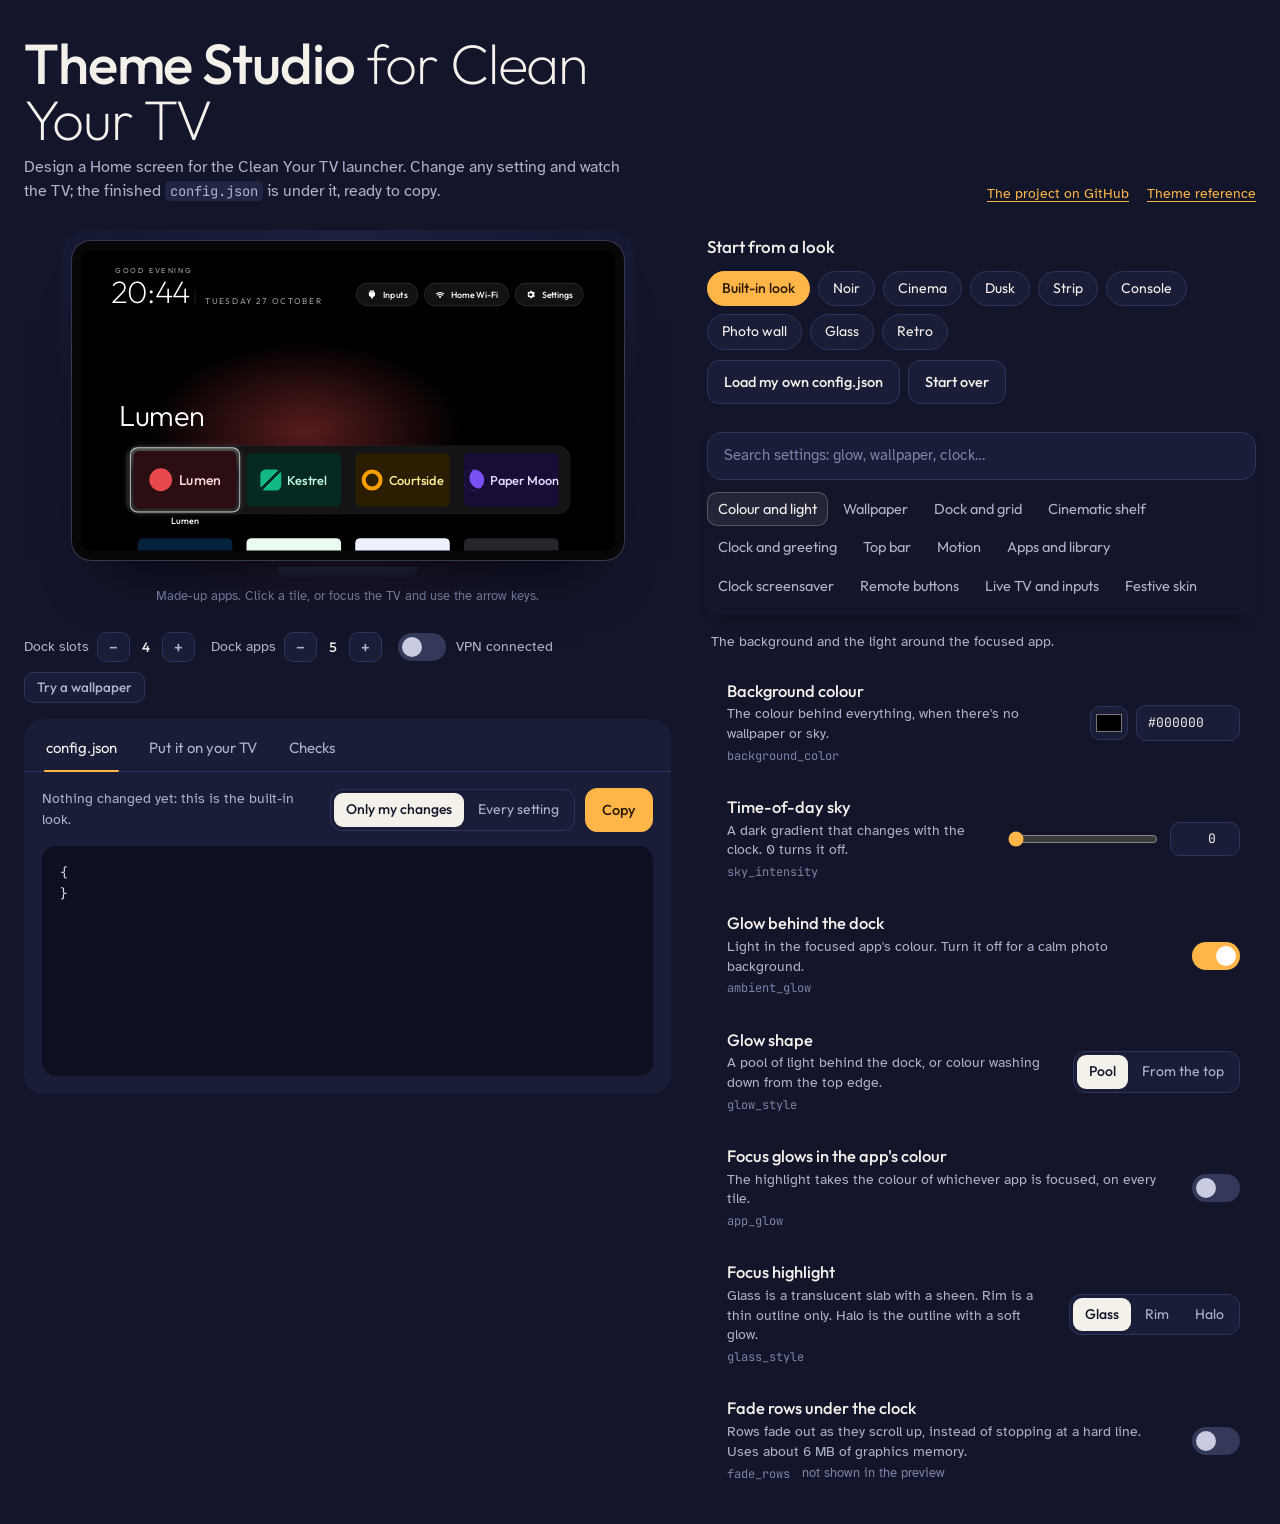
==== theme-studio.html @ cb606de5 "Initial commit: theme studio companion app for cleanyourtv Co-Authored-By: Claude Opus 5.5 <noreply@" ====
<!doctype html>
<html lang="en">
<head>
<meta charset="utf-8">
<meta name="viewport" content="width=device-width, initial-scale=1, viewport-fit=cover">
<title>Clean Your TV Theme Studio</title>
<meta name="claude:viewport-fit-sides" content="cover">
<link rel="preconnect" href="https://fonts.googleapis.com">
<link rel="preconnect" href="https://fonts.gstatic.com" crossorigin>
<link rel="stylesheet" href="https://fonts.googleapis.com/css2?family=Outfit:wght@200;300;400;500;600&family=Atkinson+Hyperlegible:wght@400;700&family=JetBrains+Mono:wght@400;500&display=swap">
<style>
/*
  Layout: a living room after dark. Left, the TV on its wall (sticky), lit from behind in the focused app's colour;
  right, the settings list, styled like a TV menu. Below, the finished config.json and the three steps to use it.
  One dark look on purpose: it is a TV at night.
*/
:root {
  --night: #13152b;      /* the wall */
  --wall: #1a1d38;       /* raised surfaces */
  --wall-2: #222645;     /* inputs, hover */
  --edge: #2e335a;       /* hairlines */
  --ink: #f3f1ea;        /* warm white text */
  --soft: #aeb2cc;       /* secondary text */
  --faint: #7d82a6;      /* tertiary */
  --led: #ffb547;        /* standby-LED amber: the accent */
  --led-ink: #2b1a00;
  --ok: #6ee7a8;
  --warn: #ff9a62;
  --bad: #ff5c7a;
  --glass: rgba(255, 255, 255, .07);
  --glass-rim: rgba(255, 255, 255, .22);
  --font-display: "Outfit", "Avenir Next", "Segoe UI", sans-serif;
  --font-body: "Atkinson Hyperlegible", "Verdana", sans-serif;
  --font-code: "JetBrains Mono", ui-monospace, Menlo, Consolas, monospace;
  color-scheme: dark;
}
* { box-sizing: border-box; }
[hidden] { display: none !important; }
html, body { background: var(--night); color: var(--ink); }
body {
  font-family: var(--font-body); font-size: 15px; line-height: 1.55;
  padding-block: 28px 80px;
  padding-left: max(16px, env(safe-area-inset-left, 0px));
  padding-right: max(16px, env(safe-area-inset-right, 0px));
}
button, input, select, textarea { font: inherit; color: inherit; }
a { color: var(--led); text-underline-offset: 3px; }
code { font-family: var(--font-code); font-size: .86em; background: var(--wall-2); border-radius: 5px; padding: 1px 5px; overflow-wrap: anywhere; }
:focus-visible { outline: 2px solid var(--led); outline-offset: 2px; }
.wrap { max-width: 1500px; margin: 0 auto; }

/* Header */
.masthead { display: flex; flex-wrap: wrap; gap: 12px 32px; align-items: end; justify-content: space-between; margin-bottom: 26px; }
.brand { display: flex; flex-direction: column; gap: 6px; max-width: 62ch; }
.brand h1 { margin: 0; font-family: var(--font-display); font-weight: 200; font-size: clamp(34px, 4.4vw, 58px); line-height: 1; letter-spacing: -.02em; }
.brand h1 b { font-weight: 500; }
.brand p { margin: 0; color: var(--soft); font-size: 16px; }
.links { display: flex; gap: 18px; flex-wrap: wrap; font-size: 14px; }

/* Main grid */
.studio { display: grid; grid-template-columns: minmax(0, 1.18fr) minmax(0, 1fr); gap: 36px; align-items: start; }
.stage { display: flex; flex-direction: column; gap: 16px; min-width: 0; }
.tvblock { display: flex; flex-direction: column; gap: 12px; width: 100%; margin: 0 auto; }
.hint { color: var(--faint); }
/* The result card: three tabs, so the file, the steps and the checks are always one click away. */
.card { background: var(--wall); border-radius: 20px; display: flex; flex-direction: column; min-width: 0; overflow: hidden; }
.card-tabs { display: flex; gap: 4px; padding: 8px 8px 0; border-bottom: 1px solid var(--edge); flex-wrap: wrap; }
.card-tabs button { border: 0; background: none; color: var(--soft); font-family: var(--font-display); font-size: 15px; padding: 9px 14px 11px; border-radius: 10px 10px 0 0; cursor: pointer; display: inline-flex; gap: 8px; align-items: center; position: relative; }
.card-tabs button:hover { color: var(--ink); }
.card-tabs button.on { color: var(--ink); }
.card-tabs button.on::after { content: ""; position: absolute; left: 12px; right: 12px; bottom: -1px; height: 2px; border-radius: 2px; background: var(--led); }
.card-tabs .n { min-width: 18px; height: 18px; border-radius: 9px; background: var(--warn); color: #2b1300; font-size: 11.5px; font-weight: 600; display: inline-flex; align-items: center; justify-content: center; padding: 0 5px; }
.pane { padding: 16px 18px 18px; display: flex; flex-direction: column; gap: 14px; min-width: 0; }
.pane-head { display: flex; flex-wrap: wrap; gap: 10px 16px; align-items: center; justify-content: space-between; }
.pane-head p { margin: 0; color: var(--soft); font-size: 13.5px; flex: 1 1 220px; min-width: 0; }
.presets { padding-top: 4px; display: flex; flex-direction: column; gap: 10px; }
.ownrow { display: flex; flex-wrap: wrap; gap: 8px; align-items: center; }
.loadbox { background: var(--wall); border-radius: 16px; padding: 14px 16px; display: flex; flex-direction: column; gap: 10px; }
.loadbox p { margin: 0; color: var(--soft); font-size: 13.5px; }
.loadbox textarea { width: 100%; min-height: 140px; background: #0e1022; border: 1px solid var(--edge); border-radius: 12px; padding: 10px 12px; font-family: var(--font-code); font-size: 12.5px; line-height: 1.6; resize: vertical; }
.msg:empty { display: none; }

/* The TV on the wall, with bias lighting */
.room { position: relative; padding: 34px 26px 30px; border-radius: 28px; background: radial-gradient(120% 90% at 50% 0%, #1b1f3e 0%, var(--night) 70%); isolation: isolate; }
.bias { position: absolute; inset: 6% 8% 14%; border-radius: 40px; filter: blur(46px); opacity: .55; z-index: -1; transition: background .5s ease; }
.tv { position: relative; width: 100%; max-width: 100%; aspect-ratio: 16 / 9; border-radius: 10px; background: #000; box-shadow: 0 0 0 9px #07070a, 0 0 0 10px #343850, 0 40px 60px -30px rgba(0,0,0,.9); overflow: hidden; }
.tv:focus-visible { outline: none; box-shadow: 0 0 0 9px #07070a, 0 0 0 12px var(--led), 0 40px 60px -30px rgba(0,0,0,.9); }
.stand { width: 26%; height: 10px; margin: 16px auto 0; border-radius: 0 0 8px 8px; background: linear-gradient(180deg, #2a2e48, #191b2f); }
.screen { position: absolute; left: 0; top: 0; width: 1920px; height: 1080px; transform-origin: 0 0; font-family: var(--font-display); color: #fff; overflow: hidden; }
.stage-bar { display: flex; flex-wrap: wrap; gap: 10px 18px; align-items: center; justify-content: center; color: var(--soft); font-size: 13.5px; }
.roomhint { margin: 10px 0 0; text-align: center; font-size: 12.5px; }
.btn.sm.wp { font-size: 13.5px; padding: 5px 12px; }
.toggle-line { display: inline-flex; gap: 10px; align-items: center; cursor: pointer; }
.stepper { display: inline-flex; gap: 8px; align-items: center; }
.stepper b { min-width: 16px; text-align: center; color: var(--ink); font-family: var(--font-display); font-weight: 500; font-variant-numeric: tabular-nums; }
.btn.sm { padding: 3px 11px; border-radius: 9px; font-size: 16px; line-height: 1.4; }
.btn:disabled { opacity: .4; cursor: default; }

.presets { display: flex; flex-direction: column; gap: 10px; }
.presets h2, .panel h2 { margin: 0; font-family: var(--font-display); font-weight: 500; font-size: 17px; }
.chips { display: flex; flex-wrap: wrap; gap: 8px; }
.chip { border: 1px solid var(--edge); background: var(--wall); border-radius: 999px; padding: 6px 14px; font-family: var(--font-display); font-size: 14px; cursor: pointer; transition: background .15s, border-color .15s; }
.chip:hover { background: var(--wall-2); }
.chip.on { background: var(--led); border-color: var(--led); color: var(--led-ink); font-weight: 500; }

.checks { display: flex; flex-direction: column; gap: 6px; }
.check { display: grid; grid-template-columns: 9px minmax(0, 1fr); gap: 10px; align-items: baseline; font-size: 13.5px; padding: 9px 12px; border-radius: 10px; background: var(--wall); }
.check i { width: 8px; height: 8px; border-radius: 50%; transform: translateY(-1px); }
.check.warn i { background: var(--warn); } .check.bad i { background: var(--bad); } .check.info i { background: #8fb4ff; } .check.ok i { background: var(--ok); }

/* The settings list */
.editor { display: flex; flex-direction: column; gap: 14px; min-width: 0; }
.editor-top { position: sticky; top: env(safe-area-inset-top, 0px); z-index: 5; display: flex; flex-direction: column; gap: 12px; padding: 14px 0 12px; background: var(--night); box-shadow: 0 10px 14px -12px rgba(0,0,0,.6); }
.searchrow { display: flex; gap: 10px; align-items: center; }
.search { flex: 1; min-width: 0; background: var(--wall); border: 1px solid var(--edge); border-radius: 14px; padding: 11px 16px; font-size: 15px; }
.search::placeholder { color: var(--faint); }
.btn { border: 1px solid var(--edge); background: var(--wall); border-radius: 12px; padding: 10px 16px; font-family: var(--font-display); font-weight: 500; font-size: 14.5px; cursor: pointer; white-space: nowrap; transition: background .15s; }
.btn:hover { background: var(--wall-2); }
.btn.primary { background: var(--led); border-color: var(--led); color: var(--led-ink); }
.btn.primary:hover { background: #ffc46e; }
.tabs { display: flex; flex-wrap: wrap; gap: 4px 4px; }
.tab { flex: none; border: 0; background: transparent; color: var(--soft); border-radius: 10px; padding: 6px 11px; font-family: var(--font-display); font-size: 14.5px; cursor: pointer; display: inline-flex; gap: 7px; align-items: center; }
.tab:hover { background: var(--glass); color: var(--ink); }
.tab.on { background: var(--glass); color: var(--ink); box-shadow: inset 0 0 0 1px var(--glass-rim); }
.tab .n { min-width: 18px; height: 18px; border-radius: 9px; background: var(--led); color: var(--led-ink); font-size: 11.5px; font-weight: 600; display: inline-flex; align-items: center; justify-content: center; padding: 0 5px; }

.section-intro { color: var(--soft); font-size: 14px; margin: 2px 4px 0; max-width: 64ch; }
.list { display: flex; flex-direction: column; gap: 4px; }
.group-title { margin: 16px 4px 4px; font-family: var(--font-display); font-weight: 400; font-size: 20px; }
.row { position: relative; display: grid; grid-template-columns: minmax(0, 1fr) auto; gap: 4px 18px; padding: 14px 16px 14px 20px; border-radius: 16px; align-items: center; transition: background .15s, box-shadow .15s; }
.row:hover, .row:focus-within { background: var(--glass); box-shadow: inset 0 1px 0 rgba(255,255,255,.08), inset 0 0 0 1px rgba(255,255,255,.08); }
.row.changed::before { content: ""; position: absolute; left: 7px; top: 22px; width: 6px; height: 6px; border-radius: 50%; background: var(--led); }
.row .what { min-width: 0; display: flex; flex-direction: column; gap: 3px; }
.row .label { font-family: var(--font-display); font-size: 16.5px; font-weight: 500; line-height: 1.25; }
.row .help { color: var(--soft); font-size: 13.5px; line-height: 1.45; max-width: 60ch; }
.row .meta { display: flex; flex-wrap: wrap; gap: 6px 12px; align-items: center; font-size: 12.5px; color: var(--faint); }
.row .meta .key { font-family: var(--font-code); font-size: 12px; color: var(--faint); background: none; padding: 0; }
.row.changed .meta .key { color: var(--led); }
.row .meta .flag { color: var(--faint); }
.row .reset { border: 0; background: none; color: var(--soft); font-size: 12.5px; text-decoration: underline; text-underline-offset: 3px; cursor: pointer; padding: 0; }
.row .reset:hover { color: var(--ink); }
.row .ctl { display: flex; gap: 8px; align-items: center; justify-content: flex-end; flex-wrap: wrap; }
.row .ctl.wide { grid-column: 1 / -1; justify-content: stretch; }
.row .err { grid-column: 1 / -1; color: var(--bad); font-size: 13px; }

.switch { position: relative; width: 48px; height: 28px; flex: none; }
.switch input { position: absolute; inset: 0; opacity: 0; margin: 0; cursor: pointer; }
.switch span { position: absolute; inset: 0; border-radius: 14px; background: #343859; transition: background .15s; pointer-events: none; }
.switch span::after { content: ""; position: absolute; left: 4px; top: 4px; width: 20px; height: 20px; border-radius: 50%; background: #c9cce0; transition: transform .18s cubic-bezier(.3,1.4,.5,1); }
.switch input:checked + span { background: var(--led); }
.switch input:checked + span::after { transform: translateX(20px); background: #fff; }
.switch input:focus-visible + span { outline: 2px solid var(--led); outline-offset: 2px; }
.seg { display: inline-flex; background: var(--wall); border: 1px solid var(--edge); border-radius: 12px; padding: 3px; gap: 2px; }
.seg button { border: 0; background: none; border-radius: 9px; padding: 6px 12px; font-family: var(--font-display); font-size: 14px; color: var(--soft); cursor: pointer; }
.seg button.on { background: var(--ink); color: var(--night); font-weight: 500; }
.range { display: flex; align-items: center; gap: 10px; }
input[type="range"] { width: 150px; accent-color: var(--led); }
.num { width: 70px; background: var(--wall); border: 1px solid var(--edge); border-radius: 10px; padding: 6px 8px; font-family: var(--font-code); font-size: 13px; text-align: right; font-variant-numeric: tabular-nums; }
.txt { width: 240px; max-width: 100%; background: var(--wall); border: 1px solid var(--edge); border-radius: 10px; padding: 7px 11px; font-size: 14px; }
.colour { display: flex; gap: 8px; align-items: center; }
input[type="color"] { width: 38px; height: 34px; border: 1px solid var(--edge); border-radius: 10px; background: var(--wall); padding: 3px; cursor: pointer; }
textarea.list-in { width: 100%; min-height: 78px; background: var(--wall); border: 1px solid var(--edge); border-radius: 12px; padding: 9px 12px; font-family: var(--font-code); font-size: 12.5px; line-height: 1.6; resize: vertical; }
.empty { padding: 26px 18px; color: var(--soft); text-align: left; }

/* config.json and the steps */
.panel { background: var(--wall); border-radius: 20px; padding: 20px; display: flex; flex-direction: column; gap: 14px; min-width: 0; }
.panel-head { display: flex; flex-wrap: wrap; gap: 10px 16px; align-items: center; justify-content: space-between; }
.panel-head p { margin: 2px 0 0; color: var(--soft); font-size: 13.5px; }
.json { margin: 0; background: #0e1022; border-radius: 14px; padding: 16px 18px; font-family: var(--font-code); font-size: 13px; line-height: 1.65; color: #d8dbec; overflow: auto; max-height: 420px; }
.json .k { color: #9fb8ff; } .json .s { color: #b5e8c4; } .json .v { color: #ffcf8a; } .json .c { color: var(--led); }
.json .ch { background: rgba(255,181,71,.12); border-radius: 4px; }
.steps { margin: 0; padding: 0; list-style: none; display: flex; flex-direction: column; gap: 14px; counter-reset: s; }
.steps li { counter-increment: s; display: grid; grid-template-columns: 34px minmax(0, 1fr); gap: 12px; }
.steps li::before { content: counter(s); width: 30px; height: 30px; border-radius: 50%; background: var(--wall-2); color: var(--led); display: flex; align-items: center; justify-content: center; font-family: var(--font-display); font-weight: 500; }
.steps li div { min-width: 0; display: flex; flex-direction: column; gap: 6px; }
.steps b { font-family: var(--font-display); font-weight: 500; font-size: 16px; }
.steps p { margin: 0; color: var(--soft); font-size: 14px; }
.cmd { margin: 0; background: #0e1022; border-radius: 10px; padding: 10px 12px; font-family: var(--font-code); font-size: 12.5px; color: #d8dbec; overflow-x: auto; white-space: pre; }
.import textarea { width: 100%; min-height: 100px; background: #0e1022; border: 1px solid var(--edge); border-radius: 12px; padding: 10px 12px; font-family: var(--font-code); font-size: 12.5px; resize: vertical; }
.msg { font-size: 13.5px; color: var(--soft); }
.msg.err { color: var(--bad); }
.foot { margin: 4px 0 0; color: var(--faint); font-size: 13px; }

/* Wide and tall enough: the left side is pinned and sized to the window, and never scrolls as a whole.
   The TV shrinks so the card keeps about 300px; only the code box and the steps scroll inside the card. */
@media (min-width: 1101px) and (min-height: 700px) {
  body { padding-bottom: 18px; }
  #copyTop { display: none; }
  .stage { position: sticky; top: calc(env(safe-area-inset-top, 0px) + 18px); height: calc(100vh - 36px); }
  .tvblock { flex: none; }
  .room { width: min(100%, calc((100vh - 600px) * 1.78 + 40px)); min-width: 360px; margin: 0 auto; padding: 20px 20px 14px; }
  .card { flex: 1; min-height: 0; }
  .pane { flex: 1; min-height: 0; overflow-y: auto; }
  .pane[data-p="json"] { overflow: hidden; }
  .pane[data-p="json"] .json { flex: 1; min-height: 0; max-height: none; }
}
/* Narrow: one column in working order: the TV, the settings, then the result. */
@media (max-width: 1100px) {
  .studio { grid-template-columns: minmax(0, 1fr); }
  .stage { display: contents; }
  .tvblock { order: 1; }
  .editor { order: 2; }
  .card { order: 3; }
  .editor-top { position: static; box-shadow: none; }
}
@media (max-width: 560px) {
  .row { grid-template-columns: minmax(0, 1fr); padding-left: 18px; }
  .row .ctl { justify-content: flex-start; }
  .room { padding: 20px 12px 18px; border-radius: 20px; }
  input[type="range"] { width: 120px; }
}
@media (prefers-reduced-motion: reduce) {
  *, *::before, *::after { transition: none !important; }
}

/* ---------- The TV drawing (1920×1080 canvas) ---------- */
.L { position: absolute; inset: 0; pointer-events: none; }
.greet { position: absolute; left: 123px; top: 52px; font-size: 26px; letter-spacing: .26em; color: rgba(255,255,255,.66); text-transform: uppercase; white-space: nowrap; }
.clock { position: absolute; left: 108px; top: 92px; font-size: 112px; font-weight: 200; letter-spacing: -.02em; line-height: 1; }
.dates { position: absolute; display: flex; flex-direction: column; gap: 10px; font-size: 30px; letter-spacing: .2em; color: rgba(255,255,255,.62); text-transform: uppercase; white-space: nowrap; }
.dates .sub { font-size: 23px; letter-spacing: .16em; color: rgba(255,255,255,.5); }
.dates.white, .dates.white .sub { color: #fff; }
.vline { position: absolute; width: 2px; height: 54px; background: rgba(255,255,255,.22); }
.vline.white { background: #fff; }
.stats { position: absolute; left: 123px; font: 400 25px/1 "JetBrains Mono", monospace; color: rgba(255,255,255,.55); display: flex; gap: 34px; white-space: nowrap; }
.stats b { color: #fff; font-weight: 500; }
.pills { position: absolute; right: 113px; top: 118px; display: flex; gap: 22px; align-items: center; }
.pill { height: 84px; border-radius: 42px; padding: 0 36px; display: flex; align-items: center; gap: 20px; font-size: 32px; font-weight: 500; color: #fff; background: rgba(255,255,255,.07); border: 2px solid rgba(255,255,255,.14); white-space: nowrap; }
.pill svg { width: 38px; height: 38px; flex: none; }
.pill.round { width: 84px; padding: 0; justify-content: center; }
.pill .lbl { overflow: hidden; text-overflow: ellipsis; }
.pill .badge { font-size: 24px; background: #22c55e; color: #052e16; border-radius: 20px; padding: 3px 14px; display: flex; gap: 6px; align-items: center; }
.pill.vpn { background: #16a34a; border-color: #22c55e; }
.pill.logo { width: 84px; padding: 0; justify-content: center; font-size: 34px; font-weight: 600; background: #2a2f3a; }
.gearc { position: absolute; left: 918px; top: 92px; width: 84px; height: 84px; border-radius: 50%; background: rgba(255,255,255,.07); border: 2px solid rgba(255,255,255,.16); display: flex; align-items: center; justify-content: center; }
.gearc svg { width: 40px; height: 40px; }
.hero { position: absolute; left: 136px; font-weight: 300; letter-spacing: -.01em; line-height: 1.1; white-space: nowrap; }
.band { position: absolute; border-radius: 50px; border: 2px solid rgba(255,255,255,.07); }
.tile { position: absolute; border-radius: 18px; cursor: pointer; }
.tile .art { position: absolute; inset: 0; border-radius: 18px; overflow: hidden; display: flex; align-items: center; justify-content: center; }
.tile .nm { position: absolute; left: -30px; right: -30px; text-align: center; font-weight: 500; white-space: nowrap; opacity: 0; }
.tile.focus .nm { opacity: 1; }
.tile.dimname .nm { opacity: .5; }
.tile.focus.dimname .nm { opacity: 1; }
.ring { position: absolute; inset: -12px; border-radius: 26px; opacity: 0; pointer-events: none; }
.tile.focus .ring { opacity: 1; }
.ucard { position: absolute; inset: 0; display: flex; align-items: center; justify-content: center; }
.ucard i { width: 33%; aspect-ratio: 1; border-radius: 24%; display: block; box-shadow: 0 10px 24px rgba(0,0,0,.35); }
.lastop { position: absolute; left: 140px; font-size: 26px; letter-spacing: .2em; text-transform: uppercase; color: rgba(255,255,255,.6); }
.dots { position: absolute; left: 142px; display: flex; gap: 14px; }
.dots b { width: 14px; height: 14px; border-radius: 50%; background: rgba(255,255,255,.3); }
.dots b.on { width: 42px; border-radius: 7px; background: #fff; }
.wpimg { position: absolute; inset: 0; background-size: cover; background-position: center; }
.wpnote { position: absolute; right: 60px; bottom: 40px; font: 400 24px/1.35 "Atkinson Hyperlegible", sans-serif; color: rgba(255,255,255,.4); text-align: right; }
.petal { position: absolute; width: 22px; height: 14px; border-radius: 50% 50% 50% 0; background: #f59e0b; opacity: .7; }
.banner { display: flex; align-items: center; gap: 18px; width: 280px; justify-content: center; flex: none; }
.banner .mark { width: 62px; height: 62px; border-radius: 16px; flex: none; }
.banner .word { font-size: 38px; font-weight: 500; line-height: 1; white-space: nowrap; }
</style>
</head>
<body>

<div class="wrap">
  <header class="masthead">
    <div class="brand">
      <h1><b>Theme Studio</b> for Clean Your TV</h1>
      <p>Design a Home screen for the Clean Your TV launcher. Change any setting and watch the TV; the finished <code>config.json</code> is under it, ready to copy.</p>
    </div>
    <nav class="links" aria-label="Project links">
      <a href="https://github.com/Gathin23/cleanyourtv" target="_blank" rel="noopener">The project on GitHub</a>
      <a href="https://github.com/Gathin23/cleanyourtv/blob/main/themes/README.md" target="_blank" rel="noopener">Theme reference</a>
    </nav>
  </header>

  <div class="studio">
    <section class="stage" aria-label="Preview and result">
      <div class="tvblock">
        <div class="room">
          <div class="bias" id="bias"></div>
          <div class="tv" id="tv" tabindex="0" aria-label="Home screen preview. Use the left and right arrow keys to move along the dock."><div class="screen" id="screen"></div></div>
          <div class="stand"></div>
          <p class="hint roomhint">Made-up apps. Click a tile, or focus the TV and use the arrow keys.</p>
        </div>
        <div class="stage-bar">
          <span style="display:flex;gap:10px 16px;flex-wrap:wrap;align-items:center">
            <span class="stepper" role="group" aria-label="Dock slots" title="How many slots the dock has. This is Apps per row (columns), so the grid changes width too. Written to config.json."><span>Dock slots</span><button type="button" class="btn sm" id="colMinus" aria-label="One fewer dock slot">&minus;</button><b id="colN">4</b><button type="button" class="btn sm" id="colPlus" aria-label="One more dock slot">+</button></span>
            <span class="stepper" role="group" aria-label="Dock apps in the preview" id="dockStep"><span>Dock apps</span><button type="button" class="btn sm" id="dockMinus" aria-label="One fewer dock app">&minus;</button><b id="dockN">5</b><button type="button" class="btn sm" id="dockPlus" aria-label="One more dock app">+</button></span>
            <label class="toggle-line"><span class="switch"><input type="checkbox" id="vpnUp"><span></span></span>VPN connected</label>
            <label class="btn sm wp" for="wpFile">Try a wallpaper</label>
            <input type="file" id="wpFile" accept="image/*" hidden>
          </span>
        </div>
      </div>

      <section class="card" aria-label="Result">
        <div class="card-tabs" role="tablist" aria-label="Result">
          <button type="button" role="tab" data-p="json" class="on" aria-selected="true">config.json</button>
          <button type="button" role="tab" data-p="use" aria-selected="false">Put it on your TV</button>
          <button type="button" role="tab" data-p="checks" aria-selected="false">Checks <span class="n" id="checksN" hidden></span></button>
        </div>

        <div class="pane" data-p="json" role="tabpanel">
          <div class="pane-head">
            <p id="outNote"></p>
            <div style="display:flex;gap:10px;flex-wrap:wrap;align-items:center">
              <div class="seg" role="group" aria-label="What to include">
                <button type="button" data-mode="changes" class="on">Only my changes</button>
                <button type="button" data-mode="full">Every setting</button>
              </div>
              <button class="btn primary" type="button" id="copyBtn">Copy</button>
            </div>
          </div>
          <pre class="json" id="out"></pre>
        </div>

        <div class="pane" data-p="use" role="tabpanel" hidden>
          <ol class="steps">
            <li><div><b>Save the file</b><p>Make a folder for your theme, for example <code>my-theme</code>, and save the config.json text in it as <code>config.json</code>. A background picture goes beside it as <code>wallpaper.jpg</code>: 1920&times;1080, dark, under about 300 KB.</p></div></li>
            <li><div><b>Send it to the TV</b><p>With ADB on and the cleanyourtv repo on your computer, run this from the repo folder. Home restarts with the theme.</p>
              <pre class="cmd">TV_HOST=&lt;tv ip&gt; tools/theme.sh path/to/my-theme</pre>
              <p>On Windows:</p>
              <pre class="cmd">powershell -ExecutionPolicy Bypass -File tools\theme.ps1 -TvHost &lt;tv ip&gt; path\to\my-theme</pre></div></li>
            <li><div><b>Go back any time</b><p>This returns the launcher to its built-in look.</p><pre class="cmd">TV_HOST=&lt;tv ip&gt; tools/theme.sh --reset</pre></div></li>
          </ol>
          <p class="foot">Not in the studio, because a theme can't set them: <code>icon_tiles</code>, <code>settings_fallback_components</code>, <code>settings_key_scancodes</code>, <code>latitude</code> and <code>longitude</code> live in the launcher's <code>config.xml</code> and need a rebuild. <code>race_calendar</code> is written by <code>tools/race_calendar.py</code>. Want your theme in the project? Read <a href="https://github.com/Gathin23/cleanyourtv/blob/main/themes/CREATE_A_THEME.md" target="_blank" rel="noopener">Create a theme</a>: it needs a screenshot from a real TV.</p>
        </div>

        <div class="pane" data-p="checks" role="tabpanel" hidden>
          <div class="checks" id="checks" aria-live="polite"></div>
        </div>
      </section>
    </section>

    <section class="editor" aria-label="Settings">
      <div class="presets">
        <h2>Start from a look</h2>
        <div class="chips" id="presets"></div>
        <div class="ownrow">
          <button class="btn" type="button" id="loadOpen" aria-expanded="false" aria-controls="loadBox">Load my own config.json</button>
          <button class="btn startover" type="button">Start over</button>
        </div>
        <div class="loadbox" id="loadBox" hidden>
          <p>Paste your theme's config.json, or choose the file. Its settings appear below, ready to edit; anything it leaves out stays at the built-in value.</p>
          <textarea id="importText" spellcheck="false" aria-label="Paste a config.json" placeholder='{ "glass_style": "rim", "dock_band": false }'></textarea>
          <div class="ownrow">
            <button class="btn primary" type="button" id="importBtn">Load it</button>
            <label class="btn" for="importFile">Choose a file</label>
            <input type="file" id="importFile" accept=".json,application/json,text/plain" hidden>
          </div>
          <p class="msg" id="importMsg" aria-live="polite"></p>
        </div>
      </div>
      <div class="editor-top">
        <div class="searchrow">
          <input class="search" id="search" type="search" placeholder="Search settings: glow, wallpaper, clock&hellip;" autocomplete="off" aria-label="Search settings">
          <button class="btn primary" type="button" id="copyTop">Copy config.json</button>
        </div>
        <div class="tabs" id="tabs" role="tablist" aria-label="Setting groups"></div>
      </div>
      <p class="section-intro" id="sectionIntro"></p>
      <div class="list" id="list"></div>
    </section>
  </div>
</div>

<script>
(function () {
  "use strict";
  // The launcher's built-in values: launcher/app/src/main/res/values/config.xml and the theme reader in Config.java.
  var DEF = {
    background_color: "#000000", sky_intensity: 0, ambient_glow: true, glow_style: "radial", app_glow: false, glass_style: "glass", fade_rows: false,
    wallpaper: true, wallpaper_dim: 0, wallpaper_true_color: false, wallpaper_rotation_minutes: 0, wallpaper_order: "shuffle", wallpaper_captions: false, wallpaper_moods: null,
    columns: 4, rows_below_dock: 0, dock_title: true, dock_row: true, dock_band: true, dock_glass: false, dock_opacity: 100, dock_even_padding: false,
    fill_dock: true, single_row: false, dock_band_all: false, always_show_names: false, uniform_tiles: false,
    cinematic_home: false, cinematic_dots: true, cinematic_white_focus: false, cinematic_scrim: 100, cinematic_art: 50,
    show_greeting: true, greeting_name: "", header_white: false, date_below_clock: false, show_stats: false, shamsi_date: false, lunar_date: false, lunar_utc_offset: null, locale: "",
    show_inputs_pill: true, icon_only_inputs: false, show_network_pill: true, icon_only_buttons: false, wifi_label_width: 0, wifi_status_color: false, wifi_status_warnings: false,
    vpn_app: "", vpn_pill: false, top_menu: false, launcher_settings_button: false, reorder_button: false, library_button: false, top_bar_apps: [],
    animations: true, focus_overshoot: true, advanced_effects: false, reduced_motion: false,
    dock_apps: [], hidden_apps: [], app_labels: [], app_banners: [], launch_actions: [], app_library: false, show_library_pill: true, app_library_selection: false,
    library_ok_opens: false, library_apps: [], tile_menu: false, show_home_settings_shortcut: false, module_cards: true,
    home_idle_clock_minutes: 0, clock_wallpaper: false, clock_wallpaper_dim: 50, clock_glow: true,
    app_keys: [], settings_key_keycodes: [], settings_key_panel: false, input_key_keycodes: [], key_filter: true, gamepad_passthrough: false, consume_volume_keys: false,
    restore_key_services: false, home_long_press_home: false, stock_home_redirect: "",
    live_tv_package: "", live_tv_action: "", live_tv_input_id: "", boot_to_live_tv: false, open_on_start_choice: false, power_on_home: false, power_on_home_always: false,
    inputs_connected_only: false, handle_view_inputs: false, input_action: "", input_uri_scheme: "", input_sources: [], source_panel_service: "", source_panel_action: "", source_panel_extra: "", coocaa_sources: false,
    festival: "", festival_until: "", greeting: "", accent_color: ""
  };

  // t: b on/off, i number, e choice, c colour, s text, d date, l list, n list of numbers, j JSON object.
  // draw: shown in the preview. own: belongs to one person's TV, so it goes into config.json only when set.
  var GROUPS = [
    { id: "look", title: "Colour and light", intro: "The background and the light around the focused app.", keys: [
      { k: "background_color", t: "c", draw: 1, l: "Background colour", h: "The colour behind everything, when there's no wallpaper or sky." },
      { k: "sky_intensity", t: "i", min: 0, max: 100, draw: 1, l: "Time-of-day sky", h: "A dark gradient that changes with the clock. 0 turns it off." },
      { k: "ambient_glow", t: "b", draw: 1, l: "Glow behind the dock", h: "Light in the focused app's colour. Turn it off for a calm photo background." },
      { k: "glow_style", t: "e", o: [["radial", "Pool"], ["horizon", "From the top"]], draw: 1, l: "Glow shape", h: "A pool of light behind the dock, or colour washing down from the top edge." },
      { k: "app_glow", t: "b", draw: 1, l: "Focus glows in the app's colour", h: "The highlight takes the colour of whichever app is focused, on every tile." },
      { k: "glass_style", t: "e", o: [["glass", "Glass"], ["rim", "Rim"], ["halo", "Halo"]], draw: 1, l: "Focus highlight", h: "Glass is a translucent slab with a sheen. Rim is a thin outline only. Halo is the outline with a soft glow." },
      { k: "fade_rows", t: "b", l: "Fade rows under the clock", h: "Rows fade out as they scroll up, instead of stopping at a hard line. Uses about 6 MB of graphics memory." }
    ]},
    { id: "wall", title: "Wallpaper", intro: "A picture behind Home: wallpaper.jpg beside config.json, or a wallpapers folder for a collection.", keys: [
      { k: "wallpaper", t: "b", draw: 1, l: "Show the wallpaper", h: "Use the theme's picture. Try one with the button under the TV." },
      { k: "wallpaper_dim", t: "i", min: 0, max: 90, unit: "%", draw: 1, l: "Darken the wallpaper", h: "A black shade over the picture, so text stays readable." },
      { k: "wallpaper_true_color", t: "b", l: "Full-colour decoding", h: "Stops dark gradients from banding. Uses 8 MB instead of 4, so only for TVs with 2 GB of memory or more." },
      { k: "wallpaper_rotation_minutes", t: "i", min: 0, max: 1440, unit: "min", l: "Change picture every", h: "Rotate through the wallpapers folder. 0 keeps one picture." },
      { k: "wallpaper_order", t: "e", o: [["shuffle", "Shuffle"], ["sequential", "In order"]], l: "Rotation order", h: "Random without repeating the current picture, or by file name." },
      { k: "wallpaper_captions", t: "b", l: "Picture captions", h: "Show each picture's name under the buttons, from wallpapers/captions.txt." },
      { k: "wallpaper_moods", t: "j", l: "Pictures by time of day", h: "Group pictures into morning, evening and night, using file names from the wallpapers folder." }
    ]},
    { id: "dock", title: "Dock and grid", intro: "The row of favourite apps at the bottom, and the grid of everything else.", keys: [
      { k: "columns", t: "i", min: 1, max: 8, draw: 1, l: "Apps per row", h: "Also sets how many apps the dock holds. Tiles shrink from 5 up." },
      { k: "rows_below_dock", t: "i", min: 0, max: 3, draw: 1, l: "Grid rows in view", h: "How many rows of apps show under the dock. Tiles shrink to fit." },
      { k: "dock_title", t: "b", draw: 1, l: "Big app name above the dock", h: "The focused dock app's name in large light type." },
      { k: "dock_row", t: "b", draw: 1, l: "Dock as its own row", h: "Off makes the dock apps simply the first tiles of one grid." },
      { k: "dock_band", t: "b", draw: 1, l: "Band behind the dock", h: "Off leaves the tiles floating on the background." },
      { k: "dock_glass", t: "b", draw: 1, l: "Frosted-glass band", h: "A light, frosted band, like the buttons. Suits a wallpaper or the sky." },
      { k: "dock_opacity", t: "i", min: 30, max: 100, unit: "%", draw: 1, l: "Band opacity", h: "Lower lets the wallpaper show through the band." },
      { k: "dock_even_padding", t: "b", draw: 1, l: "Even padding in the band", h: "The space around the tiles matches the space between them." },
      { k: "fill_dock", t: "b", draw: 1, l: "Fill empty dock slots", h: "Use the first grid apps for slots your dock apps leave free. Off leaves them empty." },
      { k: "single_row", t: "b", draw: 1, l: "Everything in one row", h: "Every app in the dock's row, scrolling sideways, with no grid below." },
      { k: "dock_band_all", t: "b", draw: 1, l: "Band behind the whole row", h: "With everything in one row, run the band behind all the apps." },
      { k: "always_show_names", t: "b", draw: 1, l: "Names under every tile", h: "Dimmed until focused. The band grows to hold them." },
      { k: "uniform_tiles", t: "b", draw: 1, l: "Icon cards instead of banners", h: "Each app as its icon on a card tinted from it, so the row looks even." }
    ]},
    { id: "cine", title: "Cinematic shelf", intro: "The top of the screen becomes a stage for the focused dock app.", keys: [
      { k: "cinematic_home", t: "b", draw: 1, l: "Cinematic shelf", h: "The focused app's softened artwork fills the top in its colour, with a large name and Last opened." },
      { k: "cinematic_dots", t: "b", draw: 1, l: "Position dots", h: "Dots under the name showing where you are in the dock." },
      { k: "cinematic_white_focus", t: "b", draw: 1, l: "White focus on the dock", h: "Keep the highlight white instead of the app's colour." },
      { k: "cinematic_scrim", t: "i", min: 0, max: 100, unit: "%", draw: 1, l: "Shade behind the name", h: "Lower lets a wallpaper show through." },
      { k: "cinematic_art", t: "i", min: 0, max: 100, unit: "%", draw: 1, l: "Artwork strength", h: "0 hides the artwork and leaves the wallpaper uncovered." }
    ]},
    { id: "head", title: "Clock and greeting", intro: "The top-left corner.", keys: [
      { k: "show_greeting", t: "b", draw: 1, l: "Greeting", h: "Good morning, Good evening and so on, above the clock." },
      { k: "greeting_name", t: "s", draw: 1, l: "Name in the greeting", h: "Adds a name: Good evening, Sam.", ph: "Sam" },
      { k: "header_white", t: "b", draw: 1, l: "Bright date", h: "The date and the divider in full white instead of dimmed." },
      { k: "date_below_clock", t: "b", draw: 1, l: "Date under the clock", h: "Gives the buttons more room on the right." },
      { k: "show_stats", t: "b", draw: 1, l: "System line", h: "CPU, free memory and free storage under the clock." },
      { k: "shamsi_date", t: "b", draw: 1, l: "Solar Hijri date", h: "Shown above the Gregorian date." },
      { k: "lunar_date", t: "b", draw: 1, l: "Lunar date", h: "The lunisolar date under the Gregorian one, with the zodiac year." },
      { k: "lunar_utc_offset", t: "i", min: 0, max: 14, opt: 1, l: "Lunar calendar zone", h: "7 Vietnamese, 8 Chinese, 9 Korean. Left alone, it follows the TV's language." },
      { k: "locale", t: "s", l: "Launcher language", h: "A language tag such as de or pt-BR, for TVs whose menu lacks your language. Empty follows the TV.", ph: "pt-BR" }
    ]},
    { id: "bar", title: "Top bar", intro: "The buttons in the top-right corner.", keys: [
      { k: "show_inputs_pill", t: "b", draw: 1, l: "Inputs button", h: "Switches between HDMI ports and Live TV." },
      { k: "icon_only_inputs", t: "b", draw: 1, l: "Inputs as an icon", h: "A round icon instead of the labelled button." },
      { k: "show_network_pill", t: "b", draw: 1, l: "Network button", h: "Shows Wi-Fi or Ethernet." },
      { k: "icon_only_buttons", t: "b", draw: 1, l: "Network and Settings as icons", h: "Round icon buttons instead of labelled ones." },
      { k: "wifi_label_width", t: "i", min: 0, max: 300, unit: "dp", draw: 1, l: "Keep the network name", h: "With icon buttons, show the network name up to this width. 0 shows the icon only." },
      { k: "wifi_status_color", t: "b", draw: 1, l: "Green when online", h: "The network icon turns green while the TV has internet." },
      { k: "wifi_status_warnings", t: "b", l: "Orange and red warnings", h: "With green when online: orange without internet, red when offline." },
      { k: "vpn_app", t: "s", draw: 1, l: "VPN app", h: "The package of your VPN app, opened from the network or VPN button.", ph: "com.wireguard.android" },
      { k: "vpn_pill", t: "b", draw: 1, l: "Separate VPN button", h: "Green while the VPN is up, red VPN off while it isn't. Use the switch under the TV to see both." },
      { k: "top_menu", t: "b", draw: 1, l: "One menu button", h: "Inputs, network and Settings folded into one gear in the middle." },
      { k: "launcher_settings_button", t: "b", draw: 1, l: "Settings opens the launcher's settings", h: "Instead of the TV's own Settings." },
      { k: "reorder_button", t: "b", draw: 1, l: "Reorder button", h: "A button for moving apps around. Reordering is always in the Settings button's long-press menu too." },
      { k: "library_button", t: "b", draw: 1, l: "App library button", h: "A round button beside Settings. Needs the app library." },
      { k: "top_bar_apps", t: "l", draw: 1, own: 1, l: "Apps in the top bar", h: "Round logo buttons for these apps, one package name per line. They leave the grid." }
    ]},
    { id: "motion", title: "Motion", intro: "How focus moves between tiles.", keys: [
      { k: "animations", t: "b", draw: 1, l: "Animations", h: "Focus, glass, title and tile movement." },
      { k: "focus_overshoot", t: "b", draw: 1, l: "Springy focus", h: "The highlight swings a little past each tile before settling. Off glides straight there." },
      { k: "advanced_effects", t: "b", draw: 1, l: "Extra effects", h: "A lifted tile, icon zoom, smoother colour changes and app opening effects." },
      { k: "reduced_motion", t: "b", draw: 1, l: "Calm motion", h: "Every movement under 90 ms, no bounce. For slow TVs." }
    ]},
    { id: "apps", title: "Apps and library", intro: "Which apps appear, and how. Package names go one per line.", keys: [
      { k: "dock_apps", t: "l", own: 1, l: "Dock apps", h: "Package names, in order. Leave empty to keep the dock your launcher already has.", ph: "com.netflix.ninja\ncom.google.android.youtube.tv" },
      { k: "hidden_apps", t: "l", own: 1, l: "Hidden apps", h: "Never shown as tiles." },
      { k: "app_labels", t: "l", own: 1, l: "Rename tiles", h: "package=Name, one per line.", ph: "com.telekom.onetv.tv.pl=TV" },
      { k: "app_banners", t: "l", own: 1, l: "Built-in tile artwork", h: "package=banner_name, using a banner bundled with the launcher." },
      { k: "launch_actions", t: "l", own: 1, l: "Open a screen of an app", h: "package=action, for example a TV app's programme guide." },
      { k: "app_library", t: "b", l: "App library", h: "A page with every installed app, where you add apps to Home or take them off." },
      { k: "show_library_pill", t: "b", l: "Library entry after the last row", h: "Turn off when the top-bar library button is the way in." },
      { k: "app_library_selection", t: "b", l: "Tick apps in the library", h: "OK toggles a checkmark instead of opening the app." },
      { k: "library_ok_opens", t: "b", l: "Open any app from the library", h: "OK opens every app there, not only the ones on Home." },
      { k: "library_apps", t: "l", own: 1, l: "Pre-added library apps", h: "Packages that start out on Home as if added from the library." },
      { k: "tile_menu", t: "b", l: "Tile menu", h: "Hold OK or press Menu on a tile for Move, Remove and App info." },
      { k: "show_home_settings_shortcut", t: "b", l: "Default-home tile", h: "A tile that opens the TV's choice of Home app, where it has one." },
      { k: "module_cards", t: "b", l: "Module cards", h: "Look for add-on widget apps and offer to show them." }
    ]},
    { id: "saver", title: "Clock screensaver", intro: "A moving clock when Home sits untouched.", keys: [
      { k: "home_idle_clock_minutes", t: "i", min: 0, max: 1440, unit: "min", l: "Start the clock after", h: "Minutes of no remote presses on Home. 0 turns it off." },
      { k: "clock_wallpaper", t: "b", l: "Clock over the wallpaper", h: "Instead of black with a coloured glow." },
      { k: "clock_wallpaper_dim", t: "i", min: 0, max: 90, unit: "%", l: "Darken it behind the clock", h: "How dark the wallpaper is behind the clock." },
      { k: "clock_glow", t: "b", l: "Coloured glow", h: "Off leaves the clock on plain black, kinder to OLED screens." }
    ]},
    { id: "keys", title: "Remote buttons", intro: "These belong to your TV and remote, so they go into config.json only when you set them. Most need the launcher's key helper, switched on when it is installed.", keys: [
      { k: "app_keys", t: "l", own: 1, l: "Buttons that open apps", h: "keycode:package, one per line. hold: for a long press, an action word such as mute instead of a package.", ph: "190:com.google.android.youtube.tv\nhold:190:com.netflix.ninja" },
      { k: "settings_key_keycodes", t: "n", own: 1, l: "Settings buttons", h: "Keycodes that open Settings. TCL Google TV remotes send 83." },
      { k: "settings_key_panel", t: "b", own: 1, l: "Quick-settings panel", h: "Those buttons open a small panel instead of the full Settings." },
      { k: "input_key_keycodes", t: "n", own: 1, l: "Extra Input buttons", h: "Keycodes that open the input list." },
      { k: "key_filter", t: "b", own: 1, l: "Key helper filtering", h: "Off keeps the helper on but stops it catching keys: button mappings stop, held volume always repeats." },
      { k: "gamepad_passthrough", t: "b", own: 1, l: "Let game controllers through", h: "Stop catching keys while a controller is connected." },
      { k: "consume_volume_keys", t: "b", own: 1, l: "Fix double volume steps", h: "For firmware where one volume press moves two steps." },
      { k: "restore_key_services", t: "b", own: 1, l: "Bring the key helper back", h: "After a force stop, Home switches the helpers on again. Needs RESTORE_KEY_SERVICES=1 at install." },
      { k: "home_long_press_home", t: "b", own: 1, l: "Long Home press opens Home", h: "For remotes where a firm Home press does nothing. Can stop held keys repeating." },
      { k: "stock_home_redirect", t: "s", own: 1, l: "Send the old launcher back", h: "For firmware that turns its own launcher back on: its package name here." }
    ]},
    { id: "tv", title: "Live TV and inputs", intro: "These belong to your TV, so they go into config.json only when you set them.", keys: [
      { k: "live_tv_package", t: "s", own: 1, l: "Live TV app", h: "The TV's tuner app, listed last in the Inputs menu.", ph: "com.tcl.tv" },
      { k: "live_tv_action", t: "s", own: 1, l: "Live TV start action", h: "Only for a Live TV app with no normal entry." },
      { k: "live_tv_input_id", t: "s", own: 1, l: "Exact tuner input", h: "Opens that tuner's channels from the Live TV row." },
      { k: "boot_to_live_tv", t: "b", own: 1, l: "Start on Live TV", h: "Open Live TV the first time Home appears after the TV starts." },
      { k: "open_on_start_choice", t: "b", own: 1, l: "Choose an app to start on", h: "Adds an Open on start row to the launcher's settings." },
      { k: "power_on_home", t: "b", own: 1, l: "Home instead of firmware Live TV", h: "For TVs that open Live TV by themselves at power-on. Needs HomeKeyService." },
      { k: "power_on_home_always", t: "b", own: 1, l: "Always Home at power-on", h: "Whatever the TV put in front. Needs HomeKeyService." },
      { k: "inputs_connected_only", t: "b", own: 1, l: "Only connected inputs", h: "Fold empty HDMI ports behind More inputs." },
      { k: "handle_view_inputs", t: "b", own: 1, l: "Answer the system input switcher", h: "For TVs whose stock launcher was the only one that did." },
      { k: "input_action", t: "s", own: 1, l: "HDMI open action", h: "For sets where nothing else opens an HDMI input (XGIMI)." },
      { k: "input_uri_scheme", t: "s", own: 1, l: "HDMI address scheme", h: "Instead of content:// (YaOS)." },
      { k: "input_sources", t: "l", own: 1, l: "Vendor source numbers", h: "HW<n>=<number>, one per line." },
      { k: "source_panel_service", t: "s", own: 1, l: "Source panel service", h: "The TV's own source panel, for sets with no input framework." },
      { k: "source_panel_action", t: "s", own: 1, l: "Source panel action", h: "Or the activity action that opens it." },
      { k: "source_panel_extra", t: "s", own: 1, l: "Source panel extra", h: "One number sent with it, name=value." },
      { k: "coocaa_sources", t: "b", own: 1, l: "Coocaa OS sources", h: "Skyworth China firmware only." }
    ]},
    { id: "fest", title: "Festive skin", intro: "Seasonal decorations: a diya for Wi-Fi, a bell for Inputs, a marigold for Settings, and a petal shower on the day's first Home.", keys: [
      { k: "festival", t: "s", draw: 1, l: "Festival", h: "dussehra and diwali come with their own greeting. Empty turns the skin off.", ph: "diwali" },
      { k: "festival_until", t: "d", l: "Last day", h: "The skin turns itself off after this date." },
      { k: "greeting", t: "s", draw: 1, l: "Festive greeting", h: "Replaces the time-of-day greeting while the skin is on.", ph: "Happy holidays" },
      { k: "accent_color", t: "c", draw: 1, opt: 1, l: "Festive glow colour", h: "Diya gold if not set." }
    ]}
  ];
  var KEYS = {}, ORDER = [];
  GROUPS.forEach(function (g) { g.keys.forEach(function (d) { d.g = g.id; KEYS[d.k] = d; ORDER.push(d.k); }); });
  var NOT_THEME = ["icon_tiles", "settings_fallback_components", "settings_key_scancodes", "latitude", "longitude", "race_calendar"];

  var PRESETS = [
    { name: "Built-in look", cfg: {} },
    { name: "Noir", cfg: { ambient_glow: false, dock_band: false, glass_style: "rim", focus_overshoot: false, icon_only_buttons: true, icon_only_inputs: true, header_white: true, clock_glow: false } },
    { name: "Cinema", cfg: { columns: 5, cinematic_home: true, glow_style: "horizon", dock_opacity: 70, wifi_status_color: true } },
    { name: "Dusk", cfg: { columns: 5, sky_intensity: 70, dock_glass: true, glass_style: "halo", always_show_names: true, date_below_clock: true, wifi_status_color: true } },
    { name: "Strip", cfg: { single_row: true, dock_band_all: true, uniform_tiles: true } },
    { name: "Console", cfg: { columns: 5, background_color: "#0B0F14", show_greeting: false, top_menu: true, show_stats: true, rows_below_dock: 2, dock_title: false, wifi_status_color: true, wifi_status_warnings: true, reduced_motion: true } },
    { name: "Photo wall", cfg: { columns: 5, background_color: "#06080A", wallpaper_true_color: true, wallpaper_dim: 20, dock_opacity: 50, ambient_glow: false, glass_style: "halo", icon_only_buttons: true, focus_overshoot: false } },
    { name: "Glass", cfg: { background_color: "#090C14", cinematic_home: true, dock_glass: true, icon_only_buttons: true, app_glow: true, glow_style: "horizon", focus_overshoot: false, advanced_effects: true } },
    { name: "Retro", cfg: { columns: 5, dock_band: false, glass_style: "rim", dock_title: false, ambient_glow: false, icon_only_buttons: true, icon_only_inputs: true, wifi_status_color: true, tile_menu: true, wallpaper_dim: 10, reduced_motion: true } }
  ];

  // ---------- state ----------
  var STORE = "cyt-theme-studio-v1";
  var state = {}, preset = "Built-in look", mode = "changes", tab = "look", previewDock = 5, wallpaperURL = "", focusIdx = 0, lastLen = 4;
  try { var sv = JSON.parse(localStorage.getItem(STORE) || "null"); if (sv && typeof sv === "object") { state = sv.state || {}; preset = sv.preset || ""; tab = sv.tab || "look"; } } catch (e) {}
  function save() { try { localStorage.setItem(STORE, JSON.stringify({ state: state, preset: preset, mode: mode, tab: tab })); } catch (e) {} }
  Object.keys(state).forEach(function (k) { if (!KEYS[k]) delete state[k]; });

  function same(a, b) { return JSON.stringify(a) === JSON.stringify(b); }
  function has(k) { return Object.prototype.hasOwnProperty.call(state, k); }
  function v(k) { return has(k) ? state[k] : DEF[k]; }
  function setKey(k, val) { dropUndo(); if (same(val, DEF[k])) delete state[k]; else state[k] = val; preset = ""; save(); update(k); }

  // ---------- helpers ----------
  function esc(t) { return String(t).replace(/&/g, "&amp;").replace(/</g, "&lt;").replace(/>/g, "&gt;").replace(/"/g, "&quot;"); }
  function $(id) { return document.getElementById(id); }

  // ---------- tabs and rows ----------
  var tabsEl = $("tabs"), listEl = $("list"), searchEl = $("search");
  GROUPS.forEach(function (g) {
    var b = document.createElement("button"); b.type = "button"; b.className = "tab"; b.dataset.g = g.id; b.setAttribute("role", "tab");
    b.innerHTML = '<span>' + esc(g.title) + '</span><span class="n" hidden></span>';
    b.addEventListener("click", function () { tab = g.id; searchEl.value = ""; save(); renderList(); });
    tabsEl.appendChild(b);
  });

  function renderList() {
    var q = searchEl.value.trim().toLowerCase();
    tabsEl.querySelectorAll(".tab").forEach(function (b) { var on = !q && b.dataset.g === tab; b.classList.toggle("on", on); b.setAttribute("aria-selected", on ? "true" : "false"); });
    listEl.innerHTML = "";
    if (q) {
      $("sectionIntro").textContent = "Settings matching “" + searchEl.value.trim() + "”.";
      var hits = 0;
      GROUPS.forEach(function (g) {
        var ks = g.keys.filter(function (d) { return (d.k + " " + d.l + " " + d.h).toLowerCase().indexOf(q) >= 0; });
        if (!ks.length) return;
        var t = document.createElement("h3"); t.className = "group-title"; t.textContent = g.title; listEl.appendChild(t);
        ks.forEach(function (d) { listEl.appendChild(buildRow(d)); hits++; });
      });
      if (!hits) listEl.innerHTML = '<div class="empty">Nothing matches that. Try a plainer word such as colour, dock or clock.</div>';
    } else {
      var g = GROUPS.filter(function (x) { return x.id === tab; })[0] || GROUPS[0];
      $("sectionIntro").textContent = g.intro;
      g.keys.forEach(function (d) { listEl.appendChild(buildRow(d)); });
    }
    ORDER.forEach(syncRow);
  }
  searchEl.addEventListener("input", renderList);

  function buildRow(d) {
    var k = d.k, row = document.createElement("div"); row.className = "row"; row.id = "row-" + k;
    var id = "k-" + k;
    var flag = d.own ? '<span class="flag">only written when set</span>' : (d.draw ? "" : '<span class="flag">not shown in the preview</span>');
    row.innerHTML = '<div class="what"><label class="label" for="' + id + '">' + esc(d.l) + '</label><span class="help">' + esc(d.h) + (d.k === "columns" ? " The Dock slots counter under the TV changes this too." : "") + '</span><span class="meta"><code class="key">' + k + '</code>' + flag + '<button type="button" class="reset" hidden>Reset</button></span></div>';
    var ctl = document.createElement("div"); ctl.className = "ctl";
    if (d.t === "b") {
      ctl.innerHTML = '<span class="switch"><input type="checkbox" id="' + id + '"><span></span></span>';
      ctl.querySelector("input").addEventListener("change", function (e) { setKey(k, e.target.checked); });
    } else if (d.t === "i") {
      ctl.innerHTML = '<span class="range"><input type="range" id="' + id + '-r" min="' + d.min + '" max="' + d.max + '" aria-label="' + esc(d.l) + '"><input class="num" type="number" id="' + id + '" min="' + d.min + '" max="' + d.max + '"></span>' + (d.unit ? '<span style="color:var(--faint);font-size:13px">' + d.unit + '</span>' : '');
      var r = ctl.querySelector('input[type="range"]'), n = ctl.querySelector(".num");
      r.addEventListener("input", function () { n.value = r.value; setKey(k, +r.value); });
      n.addEventListener("change", function () { var x = Math.round(+n.value); if (isNaN(x)) { syncRow(k); return; } x = Math.max(d.min, Math.min(d.max, x)); setKey(k, x); syncRow(k); });
    } else if (d.t === "e") {
      ctl.innerHTML = '<div class="seg" role="group" aria-label="' + esc(d.l) + '">' + d.o.map(function (o) { return '<button type="button" data-v="' + o[0] + '">' + esc(o[1]) + '</button>'; }).join("") + '</div>';
      ctl.querySelectorAll("button").forEach(function (b) { b.addEventListener("click", function () { setKey(k, b.dataset.v); syncRow(k); }); });
      ctl.querySelector("button").id = id;
    } else if (d.t === "c") {
      ctl.innerHTML = '<span class="colour"><input type="color" id="' + id + '-p" aria-label="' + esc(d.l) + '"><input class="txt" style="width:104px;font-family:var(--font-code);font-size:13px" id="' + id + '" maxlength="7" placeholder="#RRGGBB"></span>';
      var p = ctl.querySelector('input[type="color"]'), tx = ctl.querySelector(".txt");
      p.addEventListener("input", function () { setKey(k, p.value.toUpperCase()); tx.value = p.value.toUpperCase(); });
      tx.addEventListener("change", function () { var val = tx.value.trim(); if (!val && d.opt) { setKey(k, ""); return; } if (/^#[0-9a-fA-F]{6}$/.test(val)) setKey(k, val.toUpperCase()); syncRow(k); });
    } else if (d.t === "s" || d.t === "d") {
      ctl.innerHTML = '<input class="txt" type="' + (d.t === "d" ? "date" : "text") + '" id="' + id + '" spellcheck="false"' + (d.ph ? ' placeholder="' + esc(d.ph) + '"' : '') + '>';
      ctl.querySelector("input").addEventListener("input", function (e) { setKey(k, e.target.value.trim()); });
    } else {
      ctl.className = "ctl wide";
      var ph = d.t === "j" ? '{"morning": ["dawn.jpg"], "evening": ["dusk.jpg"], "night": ["stars.jpg"]}' : (d.ph || "one per line");
      ctl.innerHTML = '<textarea class="list-in" id="' + id + '" spellcheck="false" placeholder="' + esc(ph) + '"></textarea>';
      var ta = ctl.querySelector("textarea");
      ta.addEventListener("input", function () {
        var old = row.querySelector(".err"); if (old) old.remove();
        function err(t) { var e = document.createElement("div"); e.className = "err"; e.textContent = t; row.appendChild(e); }
        if (d.t === "j") {
          if (!ta.value.trim()) { setKey(k, null); return; }
          try { var o = JSON.parse(ta.value); if (!o || typeof o !== "object" || Array.isArray(o)) throw 0; setKey(k, o); }
          catch (e) { err("This needs to be a JSON object, like the example. Until it is, the last valid value stays."); }
          return;
        }
        var items = ta.value.split("\n").map(function (x) { return x.trim(); }).filter(Boolean);
        if (d.t === "n") {
          var bad = items.filter(function (x) { return !/^\d+$/.test(x); });
          if (bad.length) { err("Keycodes are whole numbers. Fix: " + bad.join(", ")); return; }
          items = items.map(Number);
        }
        setKey(k, items);
      });
    }
    row.appendChild(ctl);
    row.querySelector(".reset").addEventListener("click", function () { delete state[k]; preset = ""; save(); syncRow(k); update(); });
    return row;
  }

  function syncRow(k) {
    var d = KEYS[k], row = $("row-" + k); if (!row) return;
    var val = v(k), id = "k-" + k;
    row.classList.toggle("changed", has(k));
    row.querySelector(".reset").hidden = !has(k);
    if (d.t === "b") $(id).checked = !!val;
    else if (d.t === "i") { var shown = val == null ? (d.k === "lunar_utc_offset" ? 8 : d.min) : val; if (document.activeElement !== $(id)) $(id).value = val == null ? "" : val; $(id + "-r").value = shown; }
    else if (d.t === "e") row.querySelectorAll(".seg button").forEach(function (b) { b.classList.toggle("on", b.dataset.v === val); });
    else if (d.t === "c") { if (document.activeElement !== $(id)) $(id).value = val || ""; $(id + "-p").value = (val || "#F5B301").toLowerCase(); }
    else if (d.t === "s" || d.t === "d") { if (document.activeElement !== $(id)) $(id).value = val || ""; }
    else if (document.activeElement !== $(id)) $(id).value = d.t === "j" ? (val ? JSON.stringify(val, null, 2) : "") : (val || []).join("\n");
  }

  function syncTabs() {
    tabsEl.querySelectorAll(".tab").forEach(function (b) {
      var g = GROUPS.filter(function (x) { return x.id === b.dataset.g; })[0];
      var n = g.keys.filter(function (d) { return has(d.k); }).length;
      var badge = b.querySelector(".n"); badge.hidden = !n; badge.textContent = n;
    });
  }

  // ---------- presets ----------
  var presetsEl = $("presets");
  PRESETS.forEach(function (p) {
    var b = document.createElement("button"); b.type = "button"; b.className = "chip"; b.textContent = p.name;
    b.addEventListener("click", function () {
      dropUndo(); state = {}; Object.keys(p.cfg).forEach(function (k) { if (!same(p.cfg[k], DEF[k])) state[k] = p.cfg[k]; });
      preset = p.name; save(); ORDER.forEach(syncRow); update();
    });
    presetsEl.appendChild(b);
  });
  function syncPresets() { presetsEl.querySelectorAll(".chip").forEach(function (b) { b.classList.toggle("on", b.textContent === preset); }); }

  // ---------- config.json ----------
  function outputObj() {
    var o = {};
    ORDER.forEach(function (k) {
      var d = KEYS[k], val = v(k);
      if (mode === "changes" && !has(k)) return;
      if (d.own && !has(k)) return;
      if (val === null || (d.opt && (val === "" || val == null))) return;
      o[k] = val;
    });
    return o;
  }
  function renderOut() {
    var o = outputObj(), keys = Object.keys(o);
    var lines = ["{"];
    keys.forEach(function (k, i) {
      var val = JSON.stringify(o[k], null, 2).replace(/\n/g, "\n  ");
      var vHTML = esc(val).replace(/&quot;(.*?)&quot;/g, '<span class="s">"$1"</span>');
      if (!/^[\[{"]/.test(val)) vHTML = '<span class="v">' + esc(val) + '</span>';
      var line = '  <span class="k">"' + k + '"</span>: ' + vHTML + (i < keys.length - 1 ? "," : "");
      lines.push(has(k) ? '<span class="ch">' + line + '</span>' : line);
    });
    lines.push("}");
    var pre = $("out"); pre.innerHTML = lines.join("\n");
    pre._text = JSON.stringify(o, null, 2) + "\n";
    var nc = Object.keys(state).length;
    $("outNote").textContent = (mode === "full" ? keys.length + " settings. " : "") + (nc ? nc + " changed from the built-in look, highlighted." : "Nothing changed yet: this is the built-in look.") + (mode === "full" ? " Settings for your own TV (dock, remote, Live TV) appear only once you set them." : "");
    document.querySelectorAll('.seg[aria-label="What to include"] button').forEach(function (b) { b.classList.toggle("on", b.dataset.mode === mode); });
  }
  document.querySelectorAll('.seg[aria-label="What to include"] button').forEach(function (b) { b.addEventListener("click", function () { mode = b.dataset.mode; save(); renderOut(); }); });
  function copyJSON(btn) {
    var pre = $("out"), label = btn.textContent;
    function done(t) { btn.textContent = t; setTimeout(function () { btn.textContent = label; }, 1600); }
    function fallback() { var r = document.createRange(); r.selectNodeContents(pre); var s = window.getSelection(); s.removeAllRanges(); s.addRange(r); done("Selected, press Ctrl+C"); }
    try { navigator.clipboard.writeText(pre._text).then(function () { done("Copied"); }, fallback); } catch (e) { fallback(); }
  }
  $("copyBtn").addEventListener("click", function () { copyJSON(this); });
  $("copyTop").addEventListener("click", function () { copyJSON(this); });

  // ---------- import ----------
  $("loadOpen").addEventListener("click", function () {
    var box = $("loadBox"), open = box.hidden; box.hidden = !open;
    this.setAttribute("aria-expanded", open ? "true" : "false");
    if (open) $("importText").focus();
  });
  $("importFile").addEventListener("change", function (e) {
    var f = e.target.files && e.target.files[0]; if (!f) return;
    var rd = new FileReader();
    rd.onload = function () { $("importText").value = String(rd.result || ""); loadConfig(); };
    rd.readAsText(f); e.target.value = "";
  });
  $("importBtn").addEventListener("click", loadConfig);
  function loadConfig() {
    var msg = $("importMsg"); msg.className = "msg"; var obj;
    try { obj = JSON.parse($("importText").value); if (!obj || typeof obj !== "object" || Array.isArray(obj)) throw 0; }
    catch (e) { msg.className = "msg err"; msg.textContent = "That isn't valid JSON. A config.json starts with { and ends with }, with a comma between settings and none after the last one."; return; }
    var n = 0, unknown = [], xml = [];
    dropUndo(); state = {};
    Object.keys(obj).forEach(function (k) {
      if (NOT_THEME.indexOf(k) >= 0) { xml.push(k); return; }
      if (!KEYS[k]) { unknown.push(k); return; }
      if (!same(obj[k], DEF[k])) state[k] = obj[k];
      n++;
    });
    preset = ""; save(); ORDER.forEach(syncRow); update();
    var parts = ["Loaded " + n + " setting" + (n === 1 ? "" : "s") + "."];
    if (xml.length) parts.push("Left out because a theme can't set them: " + xml.join(", ") + ".");
    if (unknown.length) parts.push("Not launcher settings, so ignored: " + unknown.join(", ") + ".");
    msg.textContent = parts.join(" ");
  }

  // ---------- start over, with a short undo ----------
  var undoState = null, undoTimer = 0;
  function dropUndo() { if (undoState) { undoState = null; clearTimeout(undoTimer); setStartOver("Start over"); } }
  function setStartOver(label) { document.querySelectorAll(".startover").forEach(function (b) { b.textContent = label; }); }
  document.querySelectorAll(".startover").forEach(function (b) {
    b.addEventListener("click", function () {
      clearTimeout(undoTimer);
      if (undoState) { state = undoState.state; preset = undoState.preset; undoState = null; setStartOver("Start over"); }
      else {
        if (!Object.keys(state).length) return;
        undoState = { state: state, preset: preset };
        state = {}; preset = "Built-in look"; setStartOver("Undo");
        undoTimer = setTimeout(function () { undoState = null; setStartOver("Start over"); }, 8000);
      }
      save(); ORDER.forEach(syncRow); update();
    });
  });

  // ---------- checks ----------
  function renderChecks() {
    var c = [];
    function add(level, html) { c.push('<div class="check ' + level + '"><i></i><span>' + html + '</span></div>'); }
    if (v("boot_to_live_tv") && (v("power_on_home") || v("power_on_home_always"))) add("bad", "Start on Live TV and Home at power-on pull in opposite directions. Keep only one.");
    if (v("vpn_pill") && v("top_menu")) add("warn", "The separate VPN button is hidden while One menu button is on.");
    if (v("vpn_pill") && !v("vpn_app")) add("warn", "Set the VPN app too, or the VPN button shows only while a VPN is up and can't open anything useful.");
    if (!v("cinematic_home") && ["cinematic_dots", "cinematic_white_focus", "cinematic_scrim", "cinematic_art"].some(has)) add("warn", "The shelf settings do nothing until Cinematic shelf is on.");
    if (v("dock_band_all") && !v("single_row")) add("warn", "Band behind the whole row only applies with Everything in one row.");
    if (v("single_row") && !v("dock_row")) add("warn", "Everything in one row needs Dock as its own row.");
    if (!v("app_library") && (v("library_button") || v("app_library_selection") || v("library_ok_opens") || has("show_library_pill") || has("library_apps"))) add("warn", "The library settings need App library switched on.");
    if (v("wifi_status_warnings") && !v("wifi_status_color")) add("warn", "Orange and red warnings need Green when online.");
    if (v("wifi_label_width") > 0 && !v("icon_only_buttons")) add("warn", "Keep the network name only matters with icon buttons; the labelled button already shows it.");
    if (has("clock_wallpaper_dim") && !v("clock_wallpaper")) add("warn", "Darken it behind the clock needs Clock over the wallpaper.");
    if (has("lunar_utc_offset") && !v("lunar_date")) add("warn", "Lunar calendar zone needs Lunar date.");
    if ((v("gamepad_passthrough") || v("consume_volume_keys")) && !v("key_filter")) add("warn", "Controller passthrough and the volume fix need Key helper filtering on.");
    if (has("app_keys") || has("input_key_keycodes") || has("settings_key_keycodes")) add("info", "Remote button mappings need the key helper: install the launcher with <code>INPUT_KEY_SERVICE=1</code>. On some TCL sets it stops held volume from ramping; hold volume up to check.");
    if (v("power_on_home") || v("power_on_home_always") || v("home_long_press_home") || v("stock_home_redirect")) add("info", "This needs HomeKeyService: install the launcher with <code>HOME_KEY_SERVICE=1</code>.");
    if (v("restore_key_services")) add("info", "Bring the key helper back also needs <code>RESTORE_KEY_SERVICES=1</code> at install.");
    if (has("dock_apps") && v("dock_apps").length > v("columns") && v("dock_row") && !v("single_row")) add("warn", v("dock_apps").length + " dock apps but " + v("columns") + " per row: the extra ones won't fit in the dock.");
    if (v("wallpaper") && (has("wallpaper_dim") || has("wallpaper_true_color") || has("wallpaper_rotation_minutes"))) add("info", "Put <code>wallpaper.jpg</code> (or a <code>wallpapers</code> folder for rotation) beside config.json. Without a picture, the background colour shows.");
    if (v("wallpaper_true_color")) add("info", "Full-colour decoding needs 2 GB of memory or more. Leave it off on 1 GB TVs.");
    if (v("festival")) {
      if (["dussehra", "diwali"].indexOf(v("festival").toLowerCase()) < 0 && !v("greeting")) add("warn", "Only dussehra and diwali have a built-in greeting. Add a festive greeting for anything else.");
      if (v("festival_until") && v("festival_until") < new Date().toISOString().slice(0, 10)) add("warn", "The last day is in the past, so the skin is already off.");
    }
    if (!v("key_filter") && has("key_filter")) add("info", "With filtering off, mapped remote buttons stop working.");
    var issues = c.length;
    var nEl = $("checksN"); nEl.hidden = !issues; nEl.textContent = issues;
    if (!c.length) add("ok", Object.keys(state).length ? "Everything you set works together." : "Pick a look above or change any setting; the TV and config.json follow.");
    $("checks").innerHTML = c.join("");
  }

  // ---------- the drawing ----------
  var APPS = [
    { n: "Lumen", c: "#e5484d", bg: "#2a0e12", word: "Lumen", wc: "#ffd7d9", shape: "circle" },
    { n: "Kestrel Music", c: "#12b886", bg: "#062a21", word: "Kestrel", wc: "#c3fae8", shape: "wave" },
    { n: "Courtside", c: "#f59f00", bg: "#2b1d00", word: "Courtside", wc: "#ffec99", shape: "ring" },
    { n: "Paper Moon", c: "#7950f2", bg: "#170d36", word: "Paper Moon", wc: "#e5dbff", shape: "moon" },
    { n: "Harbor News", c: "#1c7ed6", bg: "#06213b", word: "Harbor", wc: "#d0ebff", shape: "square" },
    { n: "Photos", c: "#e64980", bg: "#f8f0fc", word: "Photos", wc: "#a61e4d", shape: "circle" },
    { n: "Files", c: "#868e96", bg: "#25262b", word: "Files", wc: "#e9ecef", shape: "square" },
    { n: "Browser", c: "#4c6ef5", bg: "#edf2ff", word: "Browser", wc: "#364fc7", shape: "ring" },
    { n: "Podcasts", c: "#ae3ec9", bg: "#2b0a33", word: "Podcasts", wc: "#f3d9fa", shape: "wave" },
    { n: "Weather", c: "#15aabf", bg: "#e3fafc", word: "Weather", wc: "#0b7285", shape: "circle" },
    { n: "App store", c: "#40c057", bg: "#ebfbee", word: "App store", wc: "#2b8a3e", shape: "square" },
    { n: "Settings", c: "#909296", bg: "#373a40", word: "Settings", wc: "#f1f3f5", shape: "ring" },
    { n: "Live TV", c: "#fa5252", bg: "#c92a2a", word: "Live TV", wc: "#fff", shape: "square" }
  ];
  function mark(a) {
    var s = a.shape, c = a.c;
    if (s === "circle") return '<span class="mark" style="border-radius:50%;background:' + c + '"></span>';
    if (s === "ring") return '<span class="mark" style="border-radius:50%;border:12px solid ' + c + ';background:transparent"></span>';
    if (s === "moon") return '<span class="mark" style="border-radius:50%;background:' + c + ';box-shadow:inset 18px -6px 0 0 ' + a.bg + '"></span>';
    if (s === "wave") return '<span class="mark" style="background:linear-gradient(135deg,' + c + ' 0 45%,transparent 45% 55%,' + c + ' 55%)"></span>';
    return '<span class="mark" style="background:' + c + '"></span>';
  }
  var ICON = {
    input: '<svg viewBox="0 0 24 24" fill="currentColor"><path d="M7 3h10v4h2v6a4 4 0 0 1-4 4h-1v4h-4v-4H9a4 4 0 0 1-4-4V7h2V3zm2 2v2h2V5H9zm4 0v2h2V5h-2z"/></svg>',
    wifi: '<svg viewBox="0 0 24 24" fill="currentColor"><path d="M12 20.5 8.6 16.9a4.8 4.8 0 0 1 6.8 0L12 20.5zM5.4 13.6a9.4 9.4 0 0 1 13.2 0l-1.7 1.8a7 7 0 0 0-9.8 0l-1.7-1.8zM2 10.2a14.2 14.2 0 0 1 20 0l-1.7 1.7a11.8 11.8 0 0 0-16.6 0L2 10.2z"/></svg>',
    gear: '<svg viewBox="0 0 24 24" fill="currentColor"><path d="M19.4 13a7.5 7.5 0 0 0 0-2l2.1-1.6-2-3.5-2.5 1a7.6 7.6 0 0 0-1.7-1L15 3.3h-4l-.4 2.6c-.6.3-1.2.6-1.7 1l-2.5-1-2 3.5L6.6 11a7.5 7.5 0 0 0 0 2l-2.1 1.6 2 3.5 2.5-1c.5.4 1.1.7 1.7 1l.4 2.6h4l.4-2.6c.6-.3 1.2-.6 1.7-1l2.5 1 2-3.5-2.1-1.6zM12 15.5a3.5 3.5 0 1 1 0-7 3.5 3.5 0 0 1 0 7z"/></svg>',
    home: '<svg viewBox="0 0 24 24" fill="currentColor"><path d="M12 3 2 11.5h3V21h5.5v-6h3v6H19v-9.5h3L12 3z"/></svg>',
    lock: '<svg viewBox="0 0 24 24" fill="currentColor"><path d="M7 10V8a5 5 0 0 1 10 0v2h1v11H6V10h1zm2 0h6V8a3 3 0 0 0-6 0v2z"/></svg>',
    lib: '<svg viewBox="0 0 24 24" fill="currentColor"><path d="M4 4h6v6H4zm10 0h6v6h-6zM4 14h6v6H4zm10 0h6v6h-6z"/></svg>',
    reorder: '<svg viewBox="0 0 24 24" fill="currentColor"><path d="M7 4 3 8h3v8h2V8h3L7 4zm10 16 4-4h-3V8h-2v8h-3l4 4z"/></svg>',
    flame: '<svg viewBox="0 0 24 24" fill="#f5b301"><path d="M12 2c1 4 5 6 5 11a5 5 0 0 1-10 0c0-3 2-4 2-7 1 1 2 2 2 4 1-2 1-5 1-8zM5 19h14v2H5z"/></svg>',
    bell: '<svg viewBox="0 0 24 24" fill="#f5b301"><path d="M12 2a2 2 0 0 1 2 2v1a6 6 0 0 1 4 6v5l2 2H4l2-2v-5a6 6 0 0 1 4-6V4a2 2 0 0 1 2-2zm-2 18h4a2 2 0 0 1-4 0z"/></svg>',
    flower: '<svg viewBox="0 0 24 24" fill="#f59e0b"><circle cx="12" cy="6" r="4"/><circle cx="18" cy="12" r="4"/><circle cx="12" cy="18" r="4"/><circle cx="6" cy="12" r="4"/><circle cx="12" cy="12" r="3.5" fill="#b45309"/></svg>'
  };
  function rgba(hex, a) { var n = parseInt(hex.slice(1), 16); return "rgba(" + (n >> 16) + "," + ((n >> 8) & 255) + "," + (n & 255) + "," + a + ")"; }
  function tint(hex, a) { var n = parseInt(hex.slice(1), 16), r = n >> 16, g = (n >> 8) & 255, b = n & 255, k = 17; return "rgb(" + Math.round(k + (r - k) * a) + "," + Math.round(k + (g - k) * a) + "," + Math.round(k + (b - k) * a) + ")"; }
  function validHex(x) { return /^#[0-9a-fA-F]{6}$/.test(x || ""); }

  var screen = $("screen"), tv = $("tv");
  function draw() {
    var o = {}; ORDER.forEach(function (k) { o[k] = v(k); });
    var fest = !!o.festival, vpnUp = $("vpnUp").checked;
    var bg = validHex(o.background_color) ? o.background_color : "#000000";
    var cols = Math.max(1, Math.min(8, o.columns | 0));
    var dockRow = o.dock_row, single = o.single_row && dockRow;
    var fromList = has("dock_apps");
    var nFav = fromList ? Math.min(APPS.length, v("dock_apps").length) : previewDock;
    $("dockN").textContent = nFav;
    $("colN").textContent = cols;
    $("colMinus").disabled = cols <= 1;
    $("colPlus").disabled = cols >= 8;
    $("dockMinus").disabled = fromList || nFav <= 1;
    $("dockPlus").disabled = fromList || nFav >= 8;
    $("dockStep").title = fromList ? "Follows the Dock apps list you entered under Apps and library" : "Preview only: how many apps your dock list has. Not written to config.json.";
    // Dock apps come from a pool of favourites; every other app sits in the grid in alphabetical order,
    // so a slot filled from the grid, or a dock app pushed into it, shows as a different app.
    var FAV = [0, 1, 2, 3, 4, 8, 9, 5].map(function (i) { return APPS[i]; });
    var favourites = FAV.slice(0, Math.max(1, nFav));
    var others = APPS.filter(function (a) { return favourites.indexOf(a) < 0; }).sort(function (a, b) { return a.n.localeCompare(b.n); });
    var dockApps = favourites.slice(0, cols);
    var grid = favourites.slice(cols).concat(others);
    if (dockRow && !single && o.fill_dock && cols > dockApps.length) dockApps = dockApps.concat(grid.splice(0, cols - dockApps.length));
    var everyApp = favourites.concat(others);
    var focusList = single ? everyApp : (dockRow ? dockApps : everyApp.slice(0, cols));
    lastLen = focusList.length;
    if (focusIdx >= lastLen) focusIdx = lastLen - 1;
    var app = focusList[focusIdx];
    var appCol = fest ? (validHex(o.accent_color) ? o.accent_color : "#F5B301") : app.c;
    $("bias").style.background = "radial-gradient(60% 60% at 50% 55%, " + appCol + ", transparent 70%)";

    // geometry
    var rowW = 1604, gap = cols > 5 ? 51 * 5 / cols + 10 : 51;
    var tw = Math.min(340, (rowW - gap * (cols - 1)) / cols), th = tw * 157 / 280;
    var names = o.always_show_names, title = o.dock_title && dockRow, cine = o.cinematic_home && dockRow;
    var headerBottom = 220 + (o.date_below_clock ? 70 : 0) + (o.show_stats ? 50 : 0) + (o.lunar_date && o.date_below_clock ? 40 : 0);
    var r = (dockRow && !single) ? Math.max(0, Math.min(3, o.rows_below_dock | 0)) : 0;
    var pad = o.dock_even_padding ? gap * .6 : 28;
    var need = (th + 2 * pad + (names ? 52 : 0)) + r * (th + 40) + (title ? (cine ? 330 : 180) : 40);
    var bottomLimit = r ? 1050 : 950, avail = bottomLimit - headerBottom, k = need > avail ? Math.max(.45, avail / need) : 1;
    tw *= k; th *= k; if (k < 1) gap *= k;
    var rowLeft = 158 + (rowW - (tw * cols + gap * (cols - 1))) / 2;
    var bandH = th + 2 * pad + (names ? 52 * k : 0);
    var bandBottom = r ? 1050 - r * (th + 40) - 46 : 950, bandTop = bandBottom - bandH, tileTop = bandTop + pad;

    var h = "";
    if (o.wallpaper && wallpaperURL) h += '<div class="wpimg" style="background-image:url(' + wallpaperURL + ')"></div>';
    if (o.wallpaper && wallpaperURL && o.wallpaper_dim) h += '<div class="L" style="background:rgba(0,0,0,' + o.wallpaper_dim / 100 + ')"></div>';
    if (o.sky_intensity) h += '<div class="L" style="opacity:' + o.sky_intensity / 100 + ';background:radial-gradient(110% 60% at 70% 115%, rgba(196,110,90,.55), rgba(110,64,120,.35) 35%, transparent 70%), linear-gradient(180deg,#05061a 0%,#0d1033 45%,#241a46 100%)"></div>';
    if (cine) {
      h += '<div class="L" style="opacity:' + o.cinematic_art / 100 + '"><div style="position:absolute;right:-80px;top:-120px;width:1280px;height:820px;border-radius:60px;filter:blur(70px) saturate(1.2);opacity:.75;background:radial-gradient(60% 60% at 55% 45%,' + appCol + ',transparent 72%)"></div></div>';
      h += '<div class="L" style="opacity:' + o.cinematic_scrim / 100 + ';background:linear-gradient(90deg,rgba(0,0,0,.9) 0%,rgba(0,0,0,.5) 42%,transparent 75%)"></div>';
    }
    if (o.ambient_glow && !fest) {
      if (o.glow_style === "horizon" || cine) h += '<div class="L" style="opacity:.36;background:linear-gradient(180deg,' + appCol + ' 0%,transparent 60%)"></div>';
      else h += '<div class="L" style="opacity:.38;background:radial-gradient(42% 42% at 42% ' + Math.round((bandTop - 60) / 10.8) + '%,' + appCol + ',transparent 70%)"></div>';
    }
    if (fest) {
      h += '<div class="L" style="opacity:.3;background:radial-gradient(42% 42% at 42% 62%,' + appCol + ',transparent 70%)"></div>';
      for (var p = 0; p < 9; p++) h += '<span class="petal" style="left:' + (180 + p * 190) + 'px;top:' + (260 + (p * 97) % 300) + 'px;transform:rotate(' + p * 40 + 'deg)"></span>';
    }
    if (o.wallpaper && !wallpaperURL && (has("wallpaper_dim") || has("wallpaper_true_color") || has("wallpaper_rotation_minutes"))) h += '<div class="wpnote">Your wallpaper.jpg shows here.<br>Try one with the button under the TV.</div>';

    // header
    if (o.show_greeting || fest) {
      var gtxt = fest ? (o.greeting || ({ dussehra: "Happy Dussehra", diwali: "Happy Diwali" })[o.festival.toLowerCase()] || "Good evening") : "Good evening";
      if (o.greeting_name) gtxt += ", " + o.greeting_name;
      h += '<div class="greet">' + esc(gtxt) + '</div>';
    }
    h += '<div class="clock">20:44</div>';
    var dateHTML = (o.shamsi_date ? '<span class="sub">5 Ābān 1405</span>' : '') + '<span>Tuesday 27 October</span>' + (o.lunar_date ? '<span class="sub">Lunar 18/9 · Year of the Horse</span>' : '');
    var white = o.header_white ? " white" : "";
    if (o.date_below_clock) h += '<div class="dates' + white + '" style="left:123px;top:' + (o.shamsi_date ? 214 : 222) + 'px">' + dateHTML + '</div>';
    else h += '<div class="vline' + white + '" style="left:409px;top:' + (o.shamsi_date ? 128 : 142) + 'px"></div><div class="dates' + white + '" style="left:445px;top:' + (o.shamsi_date ? 120 : 160) + 'px">' + dateHTML + '</div>';
    if (o.show_stats) h += '<div class="stats" style="top:' + (o.date_below_clock ? (o.lunar_date ? 330 : 290) : 214) + 'px"><span>CPU <b>9%</b></span><span>Memory <b>1.1 GB</b> free</span><span>Storage <b>9.6 GB</b> free</span></div>';

    // top bar
    var green = o.wifi_status_color ? ";color:#22c55e" : "";
    var wifiIcon = '<span style="display:flex' + green + '">' + (fest ? ICON.flame : ICON.wifi) + '</span>';
    if (o.top_menu) h += '<div class="gearc">' + ICON.gear + '</div>';
    else {
      var pills = [];
      (o.top_bar_apps || []).slice(0, 3).forEach(function (pkg) { pills.push('<div class="pill logo">' + esc((pkg.split(".").pop() || "?")[0].toUpperCase()) + '</div>'); });
      if (o.reorder_button) pills.push('<div class="pill round">' + ICON.reorder + '</div>');
      if (o.show_inputs_pill) pills.push(o.icon_only_inputs ? '<div class="pill round">' + (fest ? ICON.bell : ICON.input) + '</div>' : '<div class="pill">' + (fest ? ICON.bell : ICON.input) + 'Inputs</div>');
      if (o.show_network_pill) {
        var badge = "";
        if (!o.vpn_pill) { if (vpnUp) badge = '<span class="badge">VPN</span>'; else if (o.vpn_app) badge = '<span class="badge" style="background:#ef4444;color:#fff">VPN off</span>'; }
        if (o.icon_only_buttons && o.wifi_label_width <= 0 && !badge) pills.push('<div class="pill round">' + wifiIcon + '</div>');
        else if (o.icon_only_buttons) pills.push('<div class="pill" style="padding:0 26px">' + wifiIcon + (o.wifi_label_width > 0 ? '<span class="lbl" style="max-width:' + Math.round(o.wifi_label_width * 1.5) + 'px">Home Wi-Fi</span>' : '') + badge + '</div>');
        else pills.push('<div class="pill">' + wifiIcon + 'Home Wi-Fi' + badge + '</div>');
      }
      if (o.vpn_pill && (vpnUp || o.vpn_app)) pills.push(vpnUp ? '<div class="pill vpn">' + ICON.lock + 'VPN</div>' : '<div class="pill vpn" style="background:#b91c1c;border-color:#ef4444">VPN off</div>');
      var setIcon = fest ? ICON.flower : (o.launcher_settings_button ? ICON.home : ICON.gear);
      pills.push(o.icon_only_buttons ? '<div class="pill round">' + setIcon + '</div>' : '<div class="pill">' + setIcon + 'Settings</div>');
      if (o.library_button && o.app_library) pills.push('<div class="pill round">' + ICON.lib + '</div>');
      h += '<div class="pills">' + pills.join("") + '</div>';
    }

    // name above the dock
    if (title) {
      if (cine) {
        var nameTop = bandTop - 300 * Math.max(.75, k);
        h += '<div class="lastop" style="top:' + (nameTop - 40) + 'px">Last opened</div>';
        h += '<div class="hero" style="top:' + nameTop + 'px;font-size:' + Math.round(140 * Math.max(.7, k)) + 'px">' + esc(app.n) + '</div>';
        if (o.cinematic_dots) h += '<div class="dots" style="top:' + (nameTop + 190 * Math.max(.7, k)) + 'px">' + focusList.map(function (a, i) { return '<b class="' + (i === focusIdx ? "on" : "") + '"></b>'; }).join("") + '</div>';
      } else h += '<div class="hero" style="top:' + (bandTop - 165 * Math.max(.75, k)) + 'px;font-size:' + Math.round(104 * Math.max(.75, k)) + 'px">' + esc(app.n) + '</div>';
    }

    // band
    if (dockRow && o.dock_band) {
      var count = single ? (o.dock_band_all ? everyApp.length : favourites.length) : cols;
      var side = o.dock_even_padding ? gap * .6 : 43;
      var bw = count * tw + (count - 1) * gap + 2 * side, alpha = o.dock_opacity / 100;
      var bandBg = o.dock_glass ? "rgba(255,255,255," + (.1 * alpha + .02) + ")" : (cine ? "rgba(22,22,26," + Math.min(alpha, .7) + ")" : "rgba(20,20,22," + alpha + ")");
      h += '<div class="band" style="left:' + (rowLeft - side) + 'px;top:' + bandTop + 'px;width:' + bw + 'px;height:' + bandH + 'px;background:' + bandBg + ';border-color:' + (o.dock_glass ? "rgba(255,255,255,.22)" : "rgba(255,255,255,.07)") + '"></div>';
    }

    // tiles
    var ringCol = (o.app_glow || (cine && !o.cinematic_white_focus) || fest) ? appCol : null, ring;
    if (o.glass_style === "rim") ring = "border:4px solid rgba(255,255,255,.95);" + (ringCol ? "box-shadow:0 0 50px 4px " + rgba(ringCol, .7) + ";" : "");
    else if (o.glass_style === "halo") ring = "border:3px solid rgba(255,255,255,.9);box-shadow:0 0 46px 10px " + (ringCol ? rgba(ringCol, .6) : "rgba(255,255,255,.22)") + ";";
    else ring = "background:linear-gradient(180deg,rgba(255,255,255,.26),rgba(255,255,255,.06) 40%,rgba(255,255,255,.1));border:3px solid rgba(255,255,255,.75);box-shadow:0 0 " + (ringCol ? "60px 6px " + rgba(ringCol, .75) : "30px 2px rgba(255,255,255,.12)") + ";";
    var motion = !o.animations ? "none" : (o.reduced_motion ? "transform .09s linear" : (o.focus_overshoot ? "transform .3s cubic-bezier(.3,1.5,.5,1)" : "transform .25s ease-out"));
    var lift = "scale(" + (o.advanced_effects ? 1.12 : 1.09) + ")" + (o.advanced_effects ? " translateY(-8px)" : "");
    function tile(a, x, y, i, inRow) {
      var f = inRow && i === focusIdx;
      var art = o.uniform_tiles
        ? '<div class="art" style="background:' + tint(a.c, .38) + '"><div class="ucard"><i style="background:' + a.c + '"></i></div></div>'
        : '<div class="art" style="background:' + a.bg + '"><div class="banner" style="transform:scale(' + (tw / 280) + ')">' + mark(a) + '<span class="word" style="color:' + a.wc + '">' + esc(a.word) + '</span></div></div>';
      var nm = (inRow || names) ? '<div class="nm" style="top:' + (th + 16) + 'px;font-size:' + Math.round(30 * Math.max(.75, k)) + 'px">' + esc(a.n) + '</div>' : '';
      return '<div class="tile' + (f ? " focus" : "") + (names && inRow ? " dimname" : "") + '" data-i="' + (inRow ? i : -1) + '" style="left:' + x + 'px;top:' + y + 'px;width:' + tw + 'px;height:' + th + 'px;transition:' + motion + (f ? ";transform:" + lift + ";z-index:2" : "") + '"><div class="ring" style="' + ring + '"></div>' + art + nm + '</div>';
    }
    if (!dockRow) {
      var top0 = Math.max(headerBottom + 60, 520);
      everyApp.forEach(function (a, i) { var y = top0 + Math.floor(i / cols) * (th + 46); if (y < 1080) h += tile(a, rowLeft + (i % cols) * (tw + gap), y, i, i < cols); });
    } else if (single) {
      everyApp.forEach(function (a, i) { h += tile(a, rowLeft + i * (tw + gap), tileTop, i, true); });
      h += '<div class="L" style="left:auto;width:240px;background:linear-gradient(90deg,transparent,' + bg + ')"></div>';
    } else {
      dockApps.forEach(function (a, i) { h += tile(a, rowLeft + i * (tw + gap), tileTop, i, true); });
      var gridTop = bandBottom + 46 + (names ? 0 : 40);
      grid.forEach(function (a, i) { var y = gridTop + Math.floor(i / cols) * (th + 40); if (y < 1080) h += tile(a, rowLeft + (i % cols) * (tw + gap), y, i, false); });
    }

    screen.style.background = bg;
    screen.innerHTML = h;
    screen.querySelectorAll(".tile").forEach(function (t) { var i = +t.dataset.i; if (i >= 0) t.addEventListener("click", function () { focusIdx = i; draw(); tv.focus({ preventScroll: true }); }); });
  }

  tv.addEventListener("keydown", function (e) {
    if (e.key === "ArrowRight") { focusIdx = Math.min(lastLen - 1, focusIdx + 1); draw(); e.preventDefault(); }
    if (e.key === "ArrowLeft") { focusIdx = Math.max(0, focusIdx - 1); draw(); e.preventDefault(); }
  });
  $("vpnUp").addEventListener("change", draw);
  $("colMinus").addEventListener("click", function () { setKey("columns", Math.max(1, v("columns") - 1)); });
  $("colPlus").addEventListener("click", function () { setKey("columns", Math.min(8, v("columns") + 1)); });
  $("dockMinus").addEventListener("click", function () { previewDock = Math.max(1, previewDock - 1); draw(); });
  $("dockPlus").addEventListener("click", function () { previewDock = Math.min(8, previewDock + 1); draw(); });
  $("wpFile").addEventListener("change", function (e) {
    var f = e.target.files && e.target.files[0]; if (!f) return;
    if (wallpaperURL) URL.revokeObjectURL(wallpaperURL);
    wallpaperURL = URL.createObjectURL(f); draw();
  });
  function fit() { screen.style.transform = "scale(" + (tv.clientWidth / 1920) + ")"; }
  if (window.ResizeObserver) new ResizeObserver(fit).observe(tv); else window.addEventListener("resize", fit);

  document.querySelectorAll(".card-tabs button").forEach(function (b) {
    b.addEventListener("click", function () {
      document.querySelectorAll(".card-tabs button").forEach(function (x) { var on = x === b; x.classList.toggle("on", on); x.setAttribute("aria-selected", on ? "true" : "false"); });
      document.querySelectorAll(".pane").forEach(function (p) { p.hidden = p.dataset.p !== b.dataset.p; });
    });
  });
  function update(k) { if (k) syncRow(k); syncTabs(); syncPresets(); renderOut(); renderChecks(); draw(); }

  renderList(); fit(); update();
})();
</script>
</body>
</html>
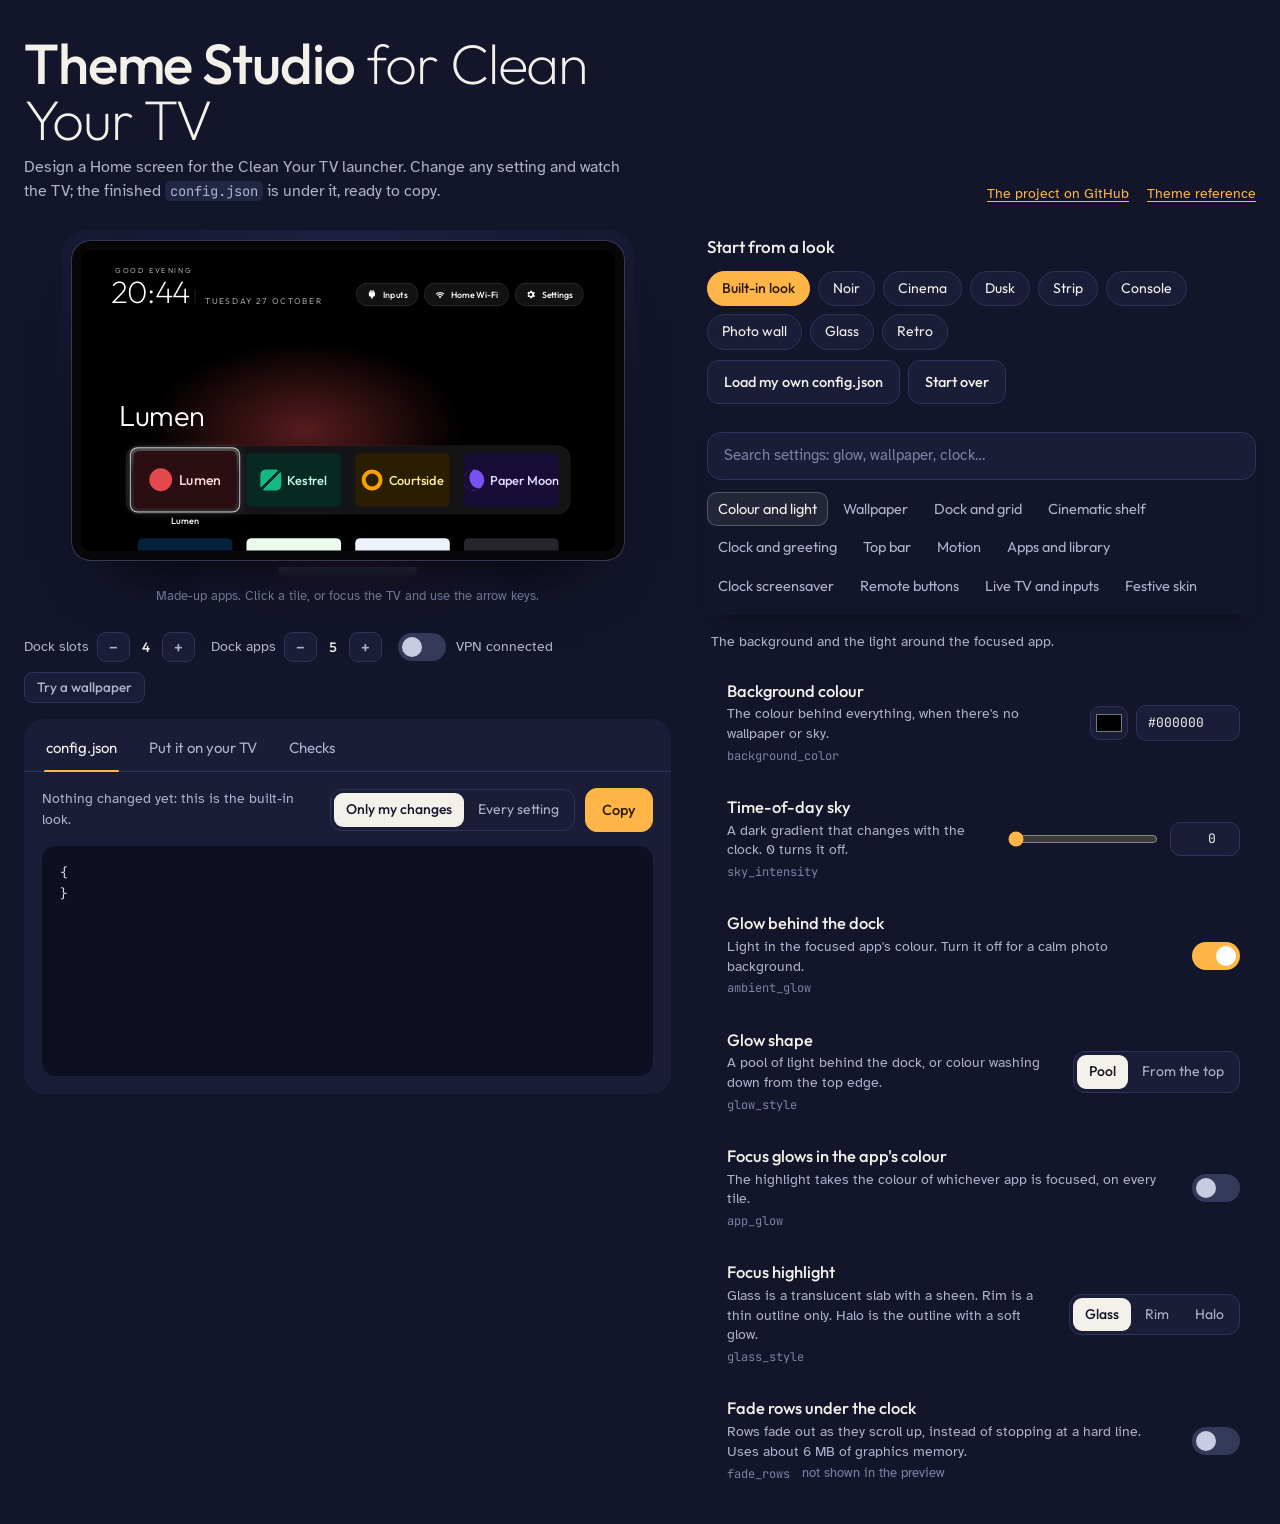
==== commit 23ab1970: "Validate imported and saved settings against their types Drop config values that don't match a setti" ====
--- a/theme-studio.html
+++ b/theme-studio.html
@@ -542,11 +542,27 @@
   var state = {}, preset = "Built-in look", mode = "changes", tab = "look", previewDock = 5, wallpaperURL = "", focusIdx = 0, lastLen = 4;
   try { var sv = JSON.parse(localStorage.getItem(STORE) || "null"); if (sv && typeof sv === "object") { state = sv.state || {}; preset = sv.preset || ""; tab = sv.tab || "look"; } } catch (e) {}
   function save() { try { localStorage.setItem(STORE, JSON.stringify({ state: state, preset: preset, mode: mode, tab: tab })); } catch (e) {} }
-  Object.keys(state).forEach(function (k) { if (!KEYS[k]) delete state[k]; });
+  Object.keys(state).forEach(function (k) { if (!KEYS[k] || !valid(KEYS[k], state[k])) delete state[k]; });
 
   function same(a, b) { return JSON.stringify(a) === JSON.stringify(b); }
   function has(k) { return Object.prototype.hasOwnProperty.call(state, k); }
   function v(k) { return has(k) ? state[k] : DEF[k]; }
+  // Does x fit setting d? Mirrors what the controls themselves can produce.
+  function valid(d, x) {
+    if (x === null) return DEF[d.k] === null || !!d.opt;
+    switch (d.t) {
+      case "b": return typeof x === "boolean";
+      case "i": return typeof x === "number" && Math.round(x) === x && x >= d.min && x <= d.max;
+      case "e": return d.o.some(function (o) { return o[0] === x; });
+      case "c": return /^#[0-9a-fA-F]{6}$/.test(x) || (!!d.opt && x === "");
+      case "s": return typeof x === "string";
+      case "d": return x === "" || /^\d{4}-\d{2}-\d{2}$/.test(x);
+      case "l": return Array.isArray(x) && x.every(function (y) { return typeof y === "string"; });
+      case "n": return Array.isArray(x) && x.every(function (y) { return typeof y === "number" && Math.round(y) === y && y >= 0; });
+      case "j": return typeof x === "object" && !Array.isArray(x);
+    }
+    return false;
+  }
   function setKey(k, val) { dropUndo(); if (same(val, DEF[k])) delete state[k]; else state[k] = val; preset = ""; save(); update(k); }
 
   // ---------- helpers ----------
@@ -728,11 +744,12 @@
     var msg = $("importMsg"); msg.className = "msg"; var obj;
     try { obj = JSON.parse($("importText").value); if (!obj || typeof obj !== "object" || Array.isArray(obj)) throw 0; }
     catch (e) { msg.className = "msg err"; msg.textContent = "That isn't valid JSON. A config.json starts with { and ends with }, with a comma between settings and none after the last one."; return; }
-    var n = 0, unknown = [], xml = [];
+    var n = 0, unknown = [], xml = [], bad = [];
     dropUndo(); state = {};
     Object.keys(obj).forEach(function (k) {
       if (NOT_THEME.indexOf(k) >= 0) { xml.push(k); return; }
       if (!KEYS[k]) { unknown.push(k); return; }
+      if (!valid(KEYS[k], obj[k])) { bad.push(k); return; }
       if (!same(obj[k], DEF[k])) state[k] = obj[k];
       n++;
     });
@@ -740,6 +757,7 @@
     var parts = ["Loaded " + n + " setting" + (n === 1 ? "" : "s") + "."];
     if (xml.length) parts.push("Left out because a theme can't set them: " + xml.join(", ") + ".");
     if (unknown.length) parts.push("Not launcher settings, so ignored: " + unknown.join(", ") + ".");
+    if (bad.length) parts.push("Values of the wrong kind, so ignored: " + bad.join(", ") + ".");
     msg.textContent = parts.join(" ");
   }
 
